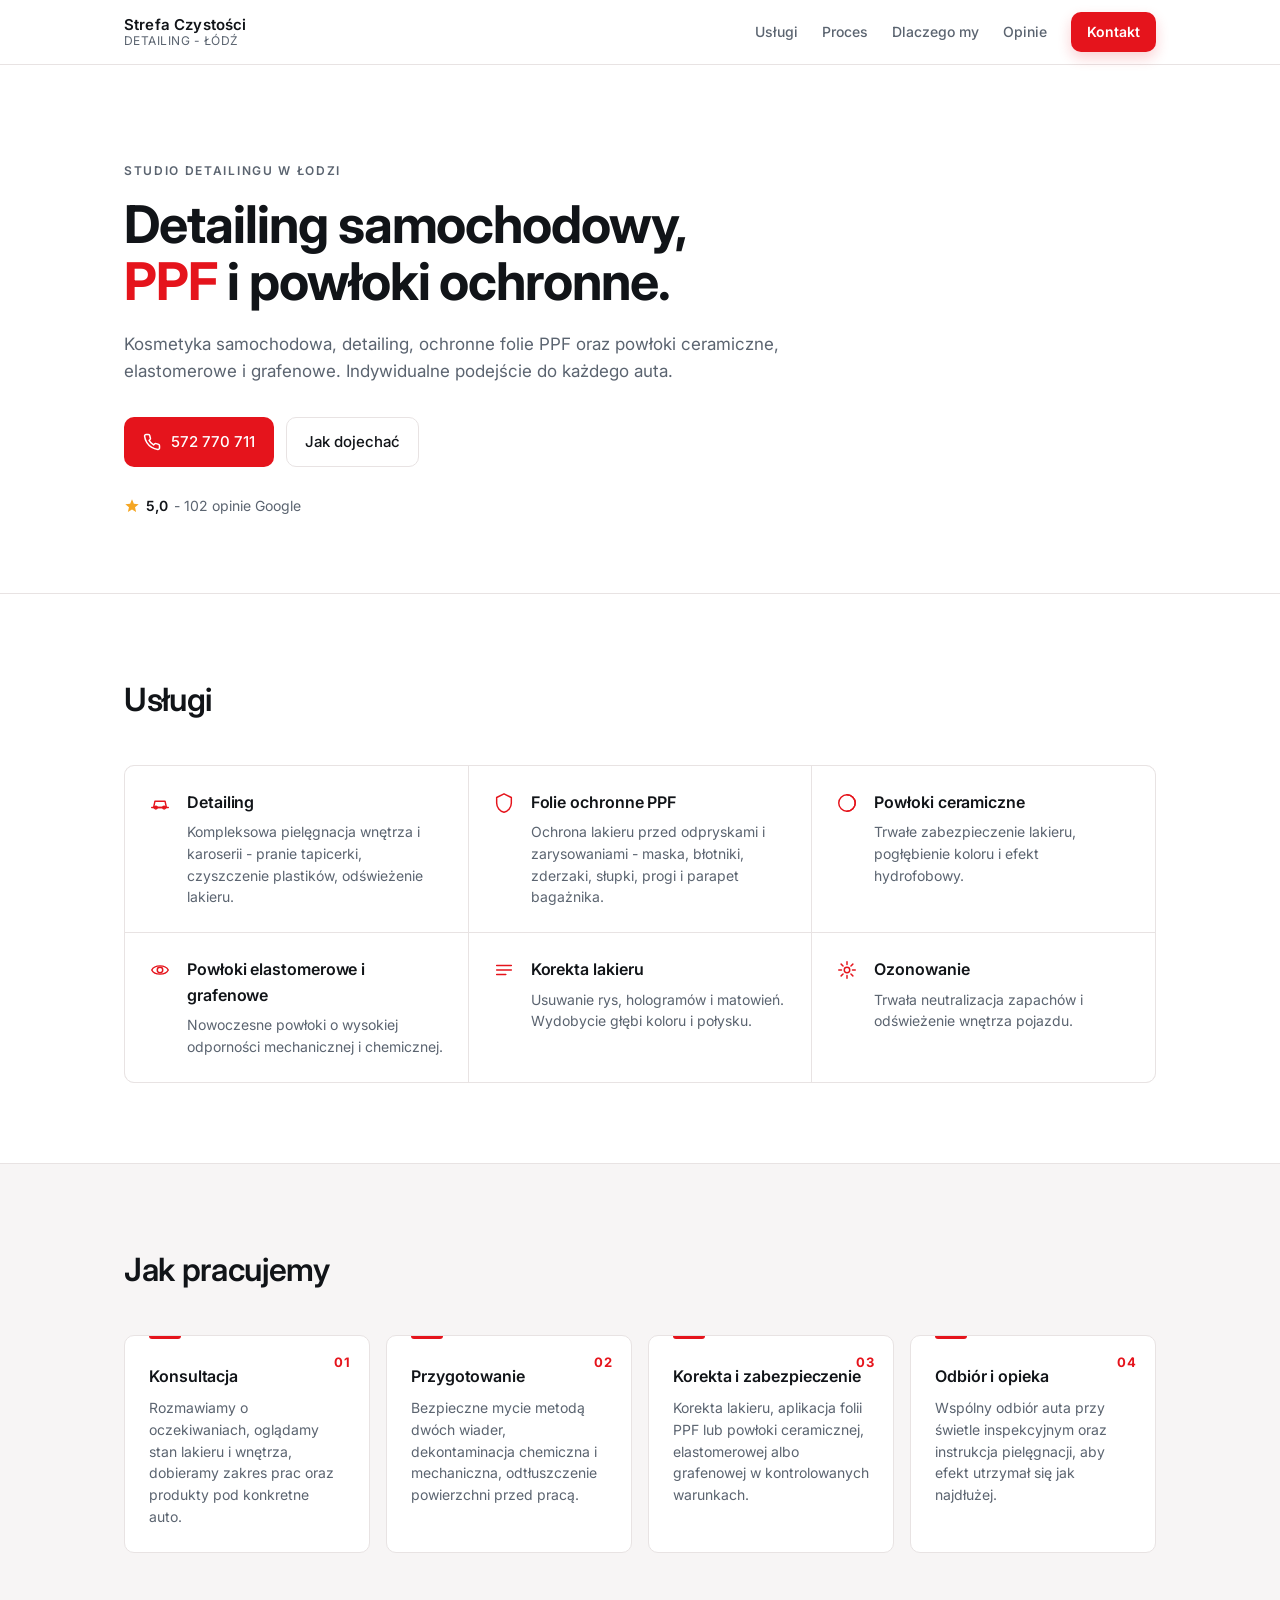
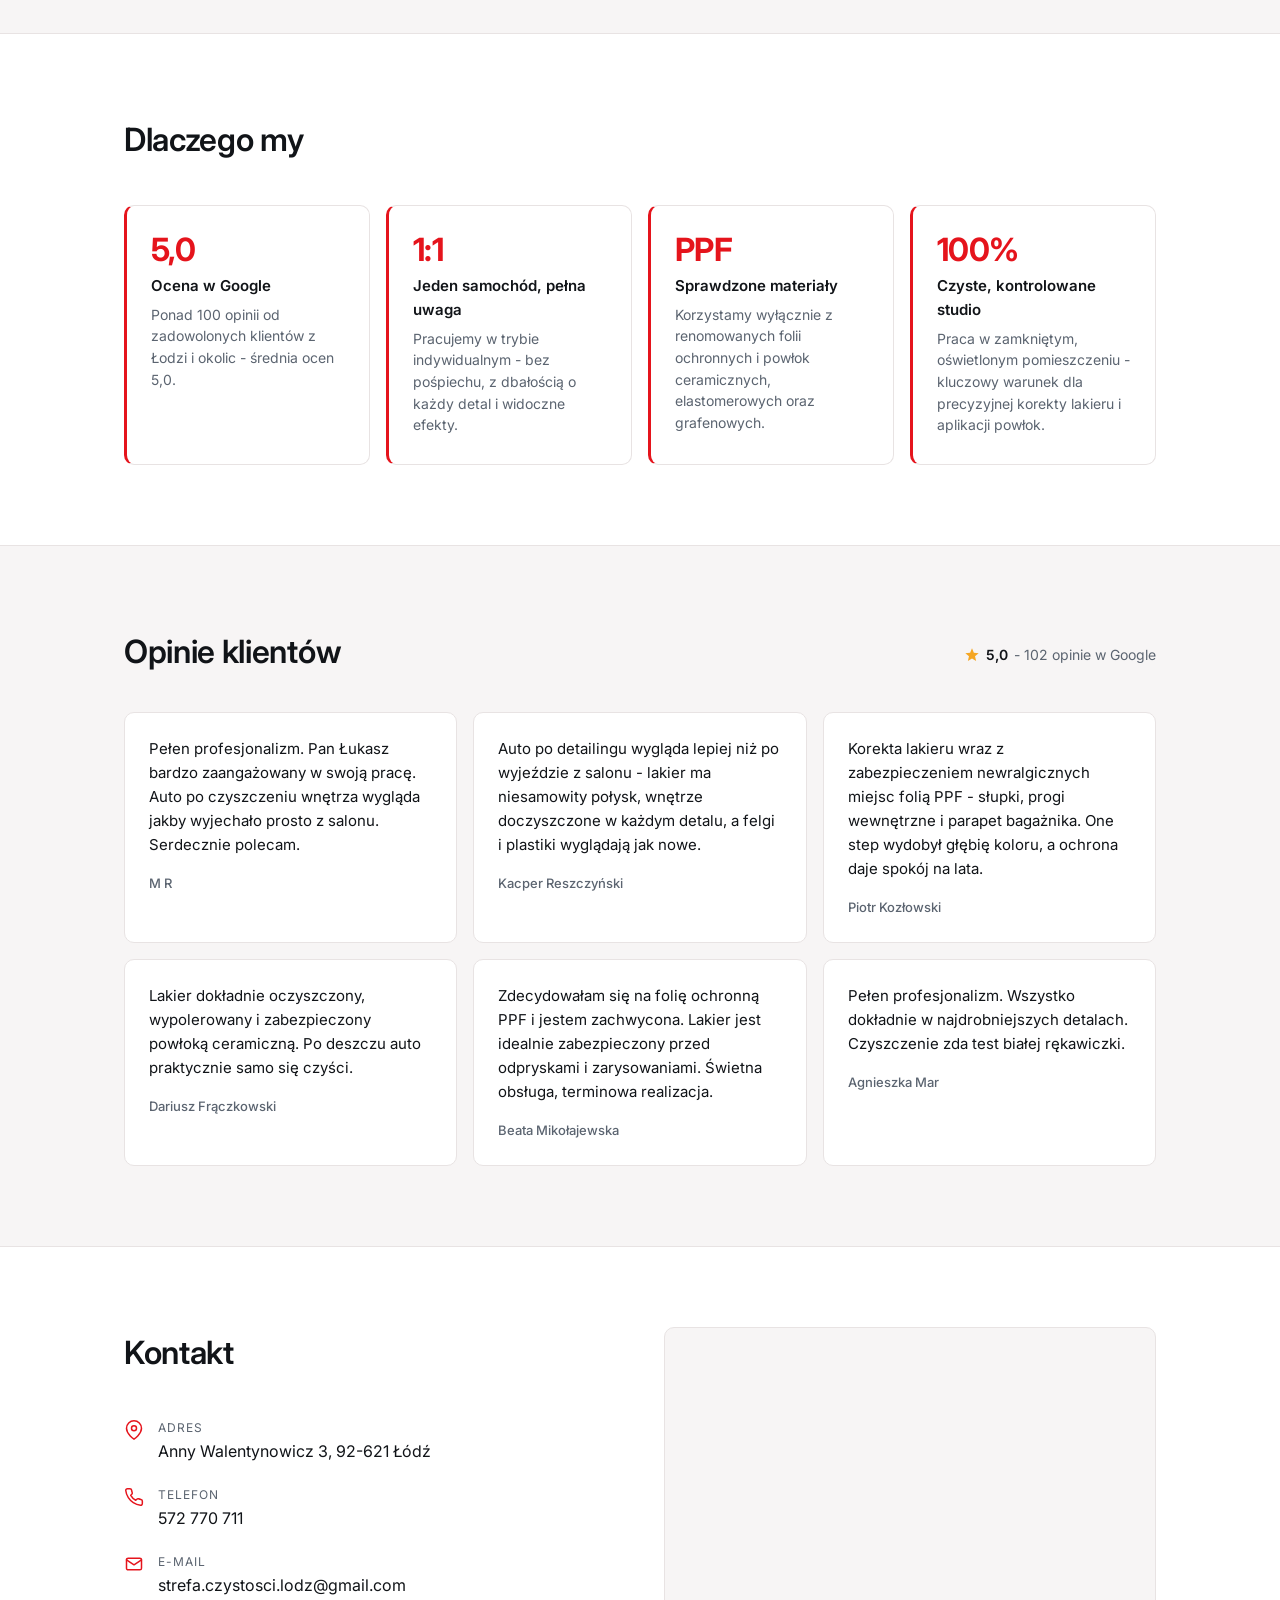
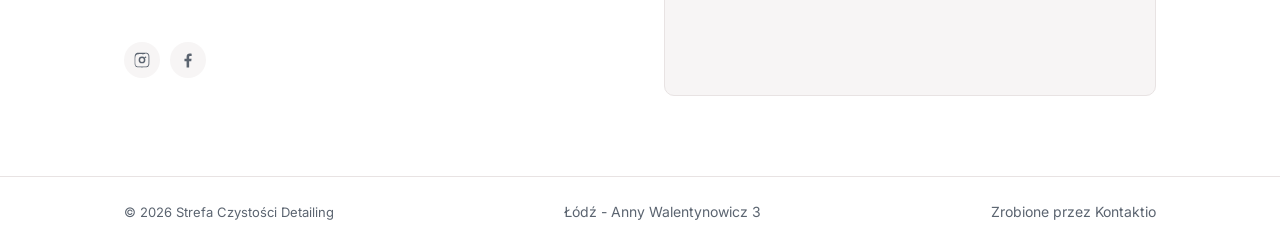
==== index.html @ 310086d6 "Move social media icons from footer to Kontakt section Agent-Logs-Url: https://github.com/kontaktio-" ====
<!DOCTYPE html>
<html lang="pl">
<head>
  <meta charset="UTF-8" />
  <meta name="viewport" content="width=device-width, initial-scale=1.0" />
  <title>Strefa Czystości Detailing - Łódź</title>
  <meta name="description" content="Strefa Czystości Detailing w Łodzi - kosmetyka samochodowa, detailing, folie ochronne PPF, powłoki ceramiczne, elastomerowe i grafenowe." />
  <meta name="theme-color" content="#0f1115" />
  <link rel="preconnect" href="https://fonts.googleapis.com" />
  <link rel="preconnect" href="https://fonts.gstatic.com" crossorigin />
  <link href="https://fonts.googleapis.com/css2?family=Inter:wght@300;400;500;600;700&display=swap" rel="stylesheet" />
  <link rel="stylesheet" href="styles.css" />
  <link rel="icon" href="data:image/svg+xml;utf8,<svg xmlns='http://www.w3.org/2000/svg' viewBox='0 0 64 64'><rect width='64' height='64' rx='12' fill='%230f1115'/><path d='M20 40c0-9 6-14 12-14s12 5 12 14' fill='none' stroke='%23e6e6e6' stroke-width='3' stroke-linecap='round'/><circle cx='26' cy='44' r='3' fill='%23e6e6e6'/><circle cx='38' cy='44' r='3' fill='%23e6e6e6'/><path d='M22 28l3-6h14l3 6' fill='none' stroke='%23e6e6e6' stroke-width='3' stroke-linecap='round' stroke-linejoin='round'/></svg>" />
  <script type="application/ld+json">
  {
    "@context": "https://schema.org",
    "@type": "AutoDetailing",
    "name": "Strefa Czystości Detailing",
    "description": "Kosmetyka samochodowa, detailing, ochronne folie PPF, powłoki ceramiczne, elastomerowe i grafenowe.",
    "address": {
      "@type": "PostalAddress",
      "streetAddress": "Anny Walentynowicz 3",
      "addressLocality": "Łódź",
      "postalCode": "92-621",
      "addressCountry": "PL"
    },
    "telephone": "+48572770711",
    "email": "strefa.czystosci.lodz@gmail.com",
    "areaServed": "Łódź",
    "aggregateRating": {
      "@type": "AggregateRating",
      "ratingValue": "5.0",
      "reviewCount": "102"
    }
  }
  </script>
</head>
<body>

<a class="skip-link" href="#top">Przejdź do treści</a>

<header class="nav">
  <div class="container nav-inner">
    <a href="#top" class="brand" aria-label="Strefa Czystości Detailing">
      <span class="brand-text">
        <strong>Strefa Czystości</strong>
        <em>Detailing - Łódź</em>
      </span>
    </a>
    <button class="nav-toggle" type="button" aria-label="Menu" aria-expanded="false" aria-controls="primary-nav">
      <span></span><span></span><span></span>
    </button>
    <nav id="primary-nav" class="main-nav" aria-label="Nawigacja">
      <a href="#services">Usługi</a>
      <a href="#process">Proces</a>
      <a href="#why">Dlaczego my</a>
      <a href="#reviews">Opinie</a>
      <a href="#contact" class="btn-nav">Kontakt</a>
    </nav>
  </div>
</header>

<main id="top">

  <section class="hero">
    <div class="container">
      <p class="eyebrow">Studio detailingu w Łodzi</p>
      <h1>Detailing samochodowy, <em>PPF</em> i powłoki ochronne.</h1>
      <p class="lead">
        Kosmetyka samochodowa, detailing, ochronne folie PPF oraz powłoki
        ceramiczne, elastomerowe i grafenowe. Indywidualne podejście do każdego auta.
      </p>
      <div class="hero-actions">
        <a class="btn btn-primary" href="tel:+48572770711">
          <svg viewBox="0 0 24 24" width="18" height="18" fill="none" stroke="currentColor" stroke-width="2" stroke-linecap="round" stroke-linejoin="round" aria-hidden="true"><path d="M22 16.92v3a2 2 0 0 1-2.18 2 19.79 19.79 0 0 1-8.63-3.07 19.5 19.5 0 0 1-6-6 19.79 19.79 0 0 1-3.07-8.67A2 2 0 0 1 4.11 2h3a2 2 0 0 1 2 1.72c.13.96.37 1.9.72 2.81a2 2 0 0 1-.45 2.11L8.09 9.91a16 16 0 0 0 6 6l1.27-1.27a2 2 0 0 1 2.11-.45c.91.35 1.85.59 2.81.72A2 2 0 0 1 22 16.92z"/></svg>
          572 770 711
        </a>
        <a class="btn btn-ghost" href="#contact">Jak dojechać</a>
      </div>
      <div class="hero-meta">
        <span class="rating" aria-label="Ocena 5,0 na 5 z 102 opinii w Google">
          <svg viewBox="0 0 24 24" width="16" height="16" fill="currentColor" aria-hidden="true"><path d="M12 17.27 18.18 21l-1.64-7.03L22 9.24l-7.19-.62L12 2 9.19 8.62 2 9.24l5.46 4.73L5.82 21z"/></svg>
          <strong>5,0</strong>
          <span>- 102 opinie Google</span>
        </span>
      </div>
    </div>
  </section>

  <section id="services" class="section">
    <div class="container">
      <h2>Usługi</h2>
      <ul class="services">
        <li>
          <svg viewBox="0 0 24 24" width="22" height="22" fill="none" stroke="currentColor" stroke-width="1.6" stroke-linecap="round" stroke-linejoin="round" aria-hidden="true"><path d="M5 17h14l-1.5-7H6.5L5 17z"/><path d="M3 17h18"/><circle cx="7.5" cy="17" r="1.5"/><circle cx="16.5" cy="17" r="1.5"/></svg>
          <div>
            <h3>Detailing</h3>
            <p>Kompleksowa pielęgnacja wnętrza i karoserii - pranie tapicerki, czyszczenie plastików, odświeżenie lakieru.</p>
          </div>
        </li>
        <li>
          <svg viewBox="0 0 24 24" width="22" height="22" fill="none" stroke="currentColor" stroke-width="1.6" stroke-linecap="round" stroke-linejoin="round" aria-hidden="true"><path d="M12 2 4 6v6c0 5 3.5 9 8 10 4.5-1 8-5 8-10V6l-8-4z"/></svg>
          <div>
            <h3>Folie ochronne PPF</h3>
            <p>Ochrona lakieru przed odpryskami i zarysowaniami - maska, błotniki, zderzaki, słupki, progi i parapet bagażnika.</p>
          </div>
        </li>
        <li>
          <svg viewBox="0 0 24 24" width="22" height="22" fill="none" stroke="currentColor" stroke-width="1.6" stroke-linecap="round" stroke-linejoin="round" aria-hidden="true"><circle cx="12" cy="12" r="9"/><path d="M12 3a9 9 0 0 1 0 18"/></svg>
          <div>
            <h3>Powłoki ceramiczne</h3>
            <p>Trwałe zabezpieczenie lakieru, pogłębienie koloru i efekt hydrofobowy.</p>
          </div>
        </li>
        <li>
          <svg viewBox="0 0 24 24" width="22" height="22" fill="none" stroke="currentColor" stroke-width="1.6" stroke-linecap="round" stroke-linejoin="round" aria-hidden="true"><path d="M3 12c3-6 15-6 18 0-3 6-15 6-18 0z"/><circle cx="12" cy="12" r="3"/></svg>
          <div>
            <h3>Powłoki elastomerowe i grafenowe</h3>
            <p>Nowoczesne powłoki o wysokiej odporności mechanicznej i chemicznej.</p>
          </div>
        </li>
        <li>
          <svg viewBox="0 0 24 24" width="22" height="22" fill="none" stroke="currentColor" stroke-width="1.6" stroke-linecap="round" stroke-linejoin="round" aria-hidden="true"><path d="M4 7h16M4 12h16M4 17h10"/></svg>
          <div>
            <h3>Korekta lakieru</h3>
            <p>Usuwanie rys, hologramów i matowień. Wydobycie głębi koloru i połysku.</p>
          </div>
        </li>
        <li>
          <svg viewBox="0 0 24 24" width="22" height="22" fill="none" stroke="currentColor" stroke-width="1.6" stroke-linecap="round" stroke-linejoin="round" aria-hidden="true"><path d="M12 3v3M12 18v3M3 12h3M18 12h3M5.6 5.6l2.1 2.1M16.3 16.3l2.1 2.1M5.6 18.4l2.1-2.1M16.3 7.7l2.1-2.1"/><circle cx="12" cy="12" r="3"/></svg>
          <div>
            <h3>Ozonowanie</h3>
            <p>Trwała neutralizacja zapachów i odświeżenie wnętrza pojazdu.</p>
          </div>
        </li>
      </ul>
    </div>
  </section>

  <section id="process" class="section section-alt">
    <div class="container">
      <h2>Jak pracujemy</h2>
      <ol class="process">
        <li>
          <h3>Konsultacja</h3>
          <p>Rozmawiamy o oczekiwaniach, oglądamy stan lakieru i wnętrza, dobieramy zakres prac oraz produkty pod konkretne auto.</p>
        </li>
        <li>
          <h3>Przygotowanie</h3>
          <p>Bezpieczne mycie metodą dwóch wiader, dekontaminacja chemiczna i mechaniczna, odtłuszczenie powierzchni przed pracą.</p>
        </li>
        <li>
          <h3>Korekta i zabezpieczenie</h3>
          <p>Korekta lakieru, aplikacja folii PPF lub powłoki ceramicznej, elastomerowej albo grafenowej w kontrolowanych warunkach.</p>
        </li>
        <li>
          <h3>Odbiór i opieka</h3>
          <p>Wspólny odbiór auta przy świetle inspekcyjnym oraz instrukcja pielęgnacji, aby efekt utrzymał się jak najdłużej.</p>
        </li>
      </ol>
    </div>
  </section>

  <section id="why" class="section">
    <div class="container">
      <h2>Dlaczego my</h2>
      <ul class="why">
        <li>
          <span class="stat">5,0</span>
          <h3>Ocena w Google</h3>
          <p>Ponad 100 opinii od zadowolonych klientów z Łodzi i okolic - średnia ocen 5,0.</p>
        </li>
        <li>
          <span class="stat">1:1</span>
          <h3>Jeden samochód, pełna uwaga</h3>
          <p>Pracujemy w trybie indywidualnym - bez pośpiechu, z dbałością o każdy detal i widoczne efekty.</p>
        </li>
        <li>
          <span class="stat">PPF</span>
          <h3>Sprawdzone materiały</h3>
          <p>Korzystamy wyłącznie z renomowanych folii ochronnych i powłok ceramicznych, elastomerowych oraz grafenowych.</p>
        </li>
        <li>
          <span class="stat">100%</span>
          <h3>Czyste, kontrolowane studio</h3>
          <p>Praca w zamkniętym, oświetlonym pomieszczeniu - kluczowy warunek dla precyzyjnej korekty lakieru i aplikacji powłok.</p>
        </li>
      </ul>
    </div>
  </section>

  <section id="reviews" class="section section-alt">
    <div class="container">
      <div class="reviews-head">
        <h2>Opinie klientów</h2>
        <p class="rating-line">
          <svg viewBox="0 0 24 24" width="16" height="16" fill="currentColor" aria-hidden="true"><path d="M12 17.27 18.18 21l-1.64-7.03L22 9.24l-7.19-.62L12 2 9.19 8.62 2 9.24l5.46 4.73L5.82 21z"/></svg>
          <strong>5,0</strong> - 102 opinie w Google
        </p>
      </div>
      <div class="reviews">
        <figure class="review">
          <blockquote>Pełen profesjonalizm. Pan Łukasz bardzo zaangażowany w swoją pracę. Auto po czyszczeniu wnętrza wygląda jakby wyjechało prosto z salonu. Serdecznie polecam.</blockquote>
          <figcaption>M R</figcaption>
        </figure>
        <figure class="review">
          <blockquote>Auto po detailingu wygląda lepiej niż po wyjeździe z salonu - lakier ma niesamowity połysk, wnętrze doczyszczone w każdym detalu, a felgi i plastiki wyglądają jak nowe.</blockquote>
          <figcaption>Kacper Reszczyński</figcaption>
        </figure>
        <figure class="review">
          <blockquote>Korekta lakieru wraz z zabezpieczeniem newralgicznych miejsc folią PPF - słupki, progi wewnętrzne i parapet bagażnika. One step wydobył głębię koloru, a ochrona daje spokój na lata.</blockquote>
          <figcaption>Piotr Kozłowski</figcaption>
        </figure>
        <figure class="review">
          <blockquote>Lakier dokładnie oczyszczony, wypolerowany i zabezpieczony powłoką ceramiczną. Po deszczu auto praktycznie samo się czyści.</blockquote>
          <figcaption>Dariusz Frączkowski</figcaption>
        </figure>
        <figure class="review">
          <blockquote>Zdecydowałam się na folię ochronną PPF i jestem zachwycona. Lakier jest idealnie zabezpieczony przed odpryskami i zarysowaniami. Świetna obsługa, terminowa realizacja.</blockquote>
          <figcaption>Beata Mikołajewska</figcaption>
        </figure>
        <figure class="review">
          <blockquote>Pełen profesjonalizm. Wszystko dokładnie w najdrobniejszych detalach. Czyszczenie zda test białej rękawiczki.</blockquote>
          <figcaption>Agnieszka Mar</figcaption>
        </figure>
      </div>
    </div>
  </section>

  <section id="contact" class="section">
    <div class="container contact-grid">
      <div>
        <h2>Kontakt</h2>
        <ul class="contact-list">
          <li>
            <svg viewBox="0 0 24 24" width="20" height="20" fill="none" stroke="currentColor" stroke-width="1.8" stroke-linecap="round" stroke-linejoin="round" aria-hidden="true"><path d="M21 10c0 7-9 13-9 13S3 17 3 10a9 9 0 1 1 18 0z"/><circle cx="12" cy="10" r="3"/></svg>
            <div>
              <span class="label">Adres</span>
              <a href="https://www.google.com/maps/search/?api=1&amp;query=Anny+Walentynowicz+3,+92-621+%C5%81%C3%B3d%C5%BA" target="_blank" rel="noopener">Anny Walentynowicz 3, 92-621 Łódź</a>
            </div>
          </li>
          <li>
            <svg viewBox="0 0 24 24" width="20" height="20" fill="none" stroke="currentColor" stroke-width="1.8" stroke-linecap="round" stroke-linejoin="round" aria-hidden="true"><path d="M22 16.92v3a2 2 0 0 1-2.18 2 19.79 19.79 0 0 1-8.63-3.07 19.5 19.5 0 0 1-6-6 19.79 19.79 0 0 1-3.07-8.67A2 2 0 0 1 4.11 2h3a2 2 0 0 1 2 1.72c.13.96.37 1.9.72 2.81a2 2 0 0 1-.45 2.11L8.09 9.91a16 16 0 0 0 6 6l1.27-1.27a2 2 0 0 1 2.11-.45c.91.35 1.85.59 2.81.72A2 2 0 0 1 22 16.92z"/></svg>
            <div>
              <span class="label">Telefon</span>
              <a href="tel:+48572770711">572 770 711</a>
            </div>
          </li>
          <li>
            <svg viewBox="0 0 24 24" width="20" height="20" fill="none" stroke="currentColor" stroke-width="1.8" stroke-linecap="round" stroke-linejoin="round" aria-hidden="true"><rect x="3" y="5" width="18" height="14" rx="2"/><path d="m3 7 9 6 9-6"/></svg>
            <div>
              <span class="label">E-mail</span>
              <a href="mailto:strefa.czystosci.lodz@gmail.com">strefa.czystosci.lodz@gmail.com</a>
            </div>
          </li>
        </ul>
        <ul class="socials contact-socials" aria-label="Media społecznościowe">
          <li>
            <a href="https://www.instagram.com/strefaczystosci" target="_blank" rel="noopener noreferrer" aria-label="Instagram">
              <svg class="social-icon" viewBox="0 0 24 24" aria-hidden="true" focusable="false">
                <path fill="currentColor" d="M12 2.2c3.2 0 3.6 0 4.85.07 1.17.05 1.8.25 2.23.42.56.22.96.48 1.38.9.42.42.68.82.9 1.38.17.42.37 1.06.42 2.23.06 1.27.07 1.65.07 4.85s0 3.58-.07 4.85c-.05 1.17-.25 1.8-.42 2.23-.22.56-.48.96-.9 1.38-.42.42-.82.68-1.38.9-.43.17-1.06.37-2.23.42-1.27.06-1.65.07-4.85.07s-3.58 0-4.85-.07c-1.17-.05-1.8-.25-2.23-.42a3.7 3.7 0 0 1-1.38-.9 3.7 3.7 0 0 1-.9-1.38c-.17-.43-.37-1.06-.42-2.23C2.21 15.58 2.2 15.2 2.2 12s0-3.58.07-4.85c.05-1.17.25-1.8.42-2.23.22-.56.48-.96.9-1.38.42-.42.82-.68 1.38-.9.42-.17 1.06-.37 2.23-.42C8.42 2.21 8.8 2.2 12 2.2zm0 1.95c-3.15 0-3.5 0-4.74.07-.95.04-1.47.21-1.81.34-.46.18-.78.39-1.12.73-.34.34-.55.66-.73 1.12-.13.34-.3.86-.34 1.81C3.05 8.5 3.05 8.85 3.05 12s0 3.5.07 4.74c.04.95.21 1.47.34 1.81.18.46.39.78.73 1.12.34.34.66.55 1.12.73.34.13.86.3 1.81.34 1.24.07 1.59.07 4.74.07s3.5 0 4.74-.07c.95-.04 1.47-.21 1.81-.34.46-.18.78-.39 1.12-.73.34-.34.55-.66.73-1.12.13-.34.3-.86.34-1.81.07-1.24.07-1.59.07-4.74s0-3.5-.07-4.74c-.04-.95-.21-1.47-.34-1.81a3 3 0 0 0-.73-1.12 3 3 0 0 0-1.12-.73c-.34-.13-.86-.3-1.81-.34C15.5 4.2 15.15 4.2 12 4.2zm0 3.3a4.5 4.5 0 1 1 0 9 4.5 4.5 0 0 1 0-9zm0 1.95a2.55 2.55 0 1 0 0 5.1 2.55 2.55 0 0 0 0-5.1zm4.7-2.1a1.05 1.05 0 1 1 0 2.1 1.05 1.05 0 0 1 0-2.1z"/>
              </svg>
            </a>
          </li>
          <li>
            <a href="https://www.facebook.com/Strefaczystoscidetailing/" target="_blank" rel="noopener noreferrer" aria-label="Facebook">
              <svg class="social-icon" viewBox="0 0 24 24" aria-hidden="true" focusable="false">
                <path fill="currentColor" d="M13.5 21.95v-8.43h2.83l.42-3.29H13.5V8.13c0-.95.27-1.6 1.63-1.6h1.74V3.59c-.3-.04-1.33-.13-2.53-.13-2.5 0-4.22 1.53-4.22 4.34v2.42H7.28v3.29h2.84v8.43h3.38z"/>
              </svg>
            </a>
          </li>
        </ul>
      </div>
      <div class="map">
        <iframe
          title="Mapa - Anny Walentynowicz 3, Łódź"
          src="https://www.google.com/maps?q=Anny+Walentynowicz+3,+92-621+%C5%81%C3%B3d%C5%BA&output=embed"
          loading="lazy"
          referrerpolicy="no-referrer-when-downgrade"
          allowfullscreen></iframe>
      </div>
    </div>
  </section>

</main>

<footer class="footer">
  <div class="container footer-inner">
    <span>© <span id="year">2026</span> Strefa Czystości Detailing</span>
    <span class="muted">Łódź - Anny Walentynowicz 3</span>
    <span class="muted">Zrobione przez <a href="https://kontaktio.pl" target="_blank" rel="noopener noreferrer">Kontaktio</a></span>
  </div>
</footer>

<script>
(function () {
  'use strict';

  function initNav() {
    var btn = document.querySelector('.nav-toggle');
    var nav = document.querySelector('.main-nav');
    if (!btn || !nav) return;

    var backdrop = document.createElement('div');
    backdrop.className = 'nav-backdrop';
    backdrop.setAttribute('aria-hidden', 'true');
    document.body.appendChild(backdrop);

    function setOpen(open) {
      nav.classList.toggle('open', open);
      backdrop.classList.toggle('show', open);
      btn.setAttribute('aria-expanded', open ? 'true' : 'false');
      document.body.classList.toggle('nav-open', open);
    }

    btn.addEventListener('click', function () {
      setOpen(!nav.classList.contains('open'));
    });
    backdrop.addEventListener('click', function () { setOpen(false); });
    nav.querySelectorAll('a').forEach(function (a) {
      a.addEventListener('click', function () {
        if (nav.classList.contains('open')) setOpen(false);
      });
    });
    document.addEventListener('keydown', function (e) {
      if (e.key === 'Escape' && nav.classList.contains('open')) setOpen(false);
    });
    window.addEventListener('resize', function () {
      if (window.innerWidth > 860 && nav.classList.contains('open')) setOpen(false);
    });
  }

  function initHeaderScroll() {
    var header = document.querySelector('.nav');
    if (!header) return;
    var ticking = false;
    function update() {
      if (window.scrollY > 12) header.classList.add('scrolled');
      else header.classList.remove('scrolled');
      ticking = false;
    }
    window.addEventListener('scroll', function () {
      if (!ticking) { window.requestAnimationFrame(update); ticking = true; }
    }, { passive: true });
    update();
  }

  function initYear() {
    var el = document.getElementById('year');
    if (el) el.textContent = new Date().getFullYear();
  }

  if (document.readyState === 'loading') {
    document.addEventListener('DOMContentLoaded', function () {
      initNav();
      initHeaderScroll();
      initYear();
    });
  } else {
    initNav();
    initHeaderScroll();
    initYear();
  }
})();
</script>

</body>
</html>
---- styles.css ----
:root {
  --bg: #ffffff;
  --bg-alt: #f7f5f5;
  --fg: #111418;
  --fg-muted: #5b6470;
  --line: #e8e3e3;
  --line-strong: #d6d0d0;
  --red: #e5141c;
  --red-dark: #900e13;
  --red-soft: rgba(229, 20, 28, 0.08);
  --accent: #e5141c;
  --accent-fg: #ffffff;
  --radius: 10px;
  --maxw: 1080px;
  --ease-out: cubic-bezier(0.22, 1, 0.36, 1);
  --nav-h: 64px;
  --nav-h-mobile: 60px;
}

* { box-sizing: border-box; }

html { scroll-behavior: smooth; }

body {
  margin: 0;
  font-family: 'Inter', system-ui, -apple-system, Segoe UI, Roboto, sans-serif;
  font-weight: 400;
  font-size: 16px;
  line-height: 1.6;
  color: var(--fg);
  background: var(--bg);
  -webkit-font-smoothing: antialiased;
  -moz-osx-font-smoothing: grayscale;
}

img, svg { display: block; max-width: 100%; }

a { color: inherit; text-decoration: none; }
a:hover { color: var(--fg); }

.container {
  width: 100%;
  max-width: var(--maxw);
  margin: 0 auto;
  padding: 0 24px;
}
@media (max-width: 640px) {
  .container { padding: 0 18px; }
}
@media (max-width: 380px) {
  .container { padding: 0 14px; }
}

.skip-link {
  position: absolute;
  left: -9999px;
  top: 0;
  background: var(--red);
  color: #fff;
  padding: 10px 14px;
  border-radius: 0 0 var(--radius) 0;
  font-size: 14px;
  font-weight: 600;
  z-index: 200;
}
.skip-link:focus { left: 0; outline: none; }

.nav {
  position: sticky;
  top: 0;
  z-index: 100;
  background: rgba(255, 255, 255, 0.92);
  backdrop-filter: saturate(180%) blur(8px);
  -webkit-backdrop-filter: saturate(180%) blur(8px);
  border-bottom: 1px solid var(--line);
  transition: box-shadow 0.3s var(--ease-out), border-color 0.3s var(--ease-out), background 0.3s var(--ease-out);
}
.nav.scrolled {
  border-bottom-color: var(--line-strong);
  box-shadow: 0 8px 24px rgba(17, 20, 24, 0.06);
}
.nav-inner {
  display: flex;
  align-items: center;
  justify-content: space-between;
  gap: 16px;
  min-height: var(--nav-h);
}

.brand {
  display: inline-flex;
  align-items: center;
  gap: 12px;
  color: var(--fg);
}
.brand-text { display: flex; flex-direction: column; line-height: 1.15; }
.brand-text strong { font-weight: 600; font-size: 15px; letter-spacing: 0.01em; }
.brand-text em {
  font-style: normal;
  font-size: 12px;
  color: var(--fg-muted);
  letter-spacing: 0.04em;
  text-transform: uppercase;
}

.main-nav {
  display: flex;
  gap: 24px;
  align-items: center;
}
.main-nav a {
  position: relative;
  font-size: 14px;
  color: var(--fg-muted);
  font-weight: 500;
  padding: 6px 0;
  transition: color 0.15s var(--ease-out);
}
.main-nav a:not(.btn-nav)::after {
  content: "";
  position: absolute;
  left: 0; right: 0; bottom: -2px;
  height: 2px;
  background: var(--red);
  transform: scaleX(0);
  transform-origin: center;
  transition: transform 0.25s var(--ease-out);
}
.main-nav a:not(.btn-nav):hover { color: var(--red); }
.main-nav a:not(.btn-nav):hover::after { transform: scaleX(1); }

.main-nav .btn-nav {
  background: var(--red);
  color: #fff;
  padding: 9px 16px;
  border-radius: var(--radius);
  font-weight: 600;
  font-size: 14px;
  box-shadow: 0 6px 14px rgba(229, 20, 28, 0.2);
  transition: background 0.15s var(--ease-out), box-shadow 0.2s var(--ease-out);
}
.main-nav .btn-nav::after { display: none; }
.main-nav .btn-nav:hover {
  background: var(--red-dark);
  color: #fff;
  box-shadow: 0 8px 18px rgba(229, 20, 28, 0.3);
}

.nav-toggle {
  display: none;
  background: rgba(17, 20, 24, 0.04);
  border: 1px solid var(--line);
  padding: 0;
  cursor: pointer;
  width: 42px;
  height: 42px;
  border-radius: 10px;
  flex-direction: column;
  align-items: center;
  justify-content: center;
  gap: 5px;
  transition: background 0.2s var(--ease-out), border-color 0.2s var(--ease-out);
}
.nav-toggle:hover { background: rgba(17, 20, 24, 0.08); border-color: var(--line-strong); }
.nav-toggle span {
  display: block;
  width: 22px;
  height: 2px;
  background: var(--fg);
  border-radius: 2px;
  transition: transform 0.3s var(--ease-out), opacity 0.2s var(--ease-out);
}
.nav-toggle[aria-expanded="true"] span:nth-child(1) { transform: translateY(7px) rotate(45deg); }
.nav-toggle[aria-expanded="true"] span:nth-child(2) { opacity: 0; }
.nav-toggle[aria-expanded="true"] span:nth-child(3) { transform: translateY(-7px) rotate(-45deg); }

.nav-backdrop {
  position: fixed;
  inset: var(--nav-h-mobile) 0 0 0;
  background: rgba(17, 20, 24, 0.45);
  opacity: 0;
  pointer-events: none;
  transition: opacity 0.3s var(--ease-out);
  z-index: 90;
}
.nav-backdrop.show { opacity: 1; pointer-events: auto; }

body.nav-open { overflow: hidden; }

@media (max-width: 860px) {
  .nav-inner { min-height: var(--nav-h-mobile); }
  .nav-toggle { display: inline-flex; }
  .main-nav {
    position: fixed;
    top: var(--nav-h-mobile);
    left: 0;
    right: 0;
    bottom: 0;
    height: calc(100vh - var(--nav-h-mobile));
    height: calc(100dvh - var(--nav-h-mobile));
    background: var(--bg);
    border-top: 1px solid var(--line);
    flex-direction: column;
    align-items: stretch;
    gap: 0;
    padding: 8px 24px calc(24px + env(safe-area-inset-bottom, 0px));
    transform: translateX(100%);
    transition: transform 0.4s var(--ease-out);
    overflow-y: auto;
    overscroll-behavior: contain;
    -webkit-overflow-scrolling: touch;
    z-index: 95;
  }
  .main-nav.open { transform: translateX(0); }
  .main-nav a {
    padding: 18px 4px;
    border-bottom: 1px solid var(--line);
    font-size: 16px;
    font-weight: 600;
    color: var(--fg);
  }
  .main-nav a::after { display: none; }
  .main-nav a:hover { color: var(--red); }
  .main-nav .btn-nav {
    text-align: center;
    margin-top: 16px;
    padding: 14px 18px;
    border-radius: var(--radius);
    border-bottom: 0;
    font-size: 15px;
  }
  .brand-text em { display: none; }
  .brand-text strong { font-size: 14px; }
}

@media (max-width: 480px) {
  .brand-text strong { font-size: 13px; }
}

.hero {
  padding: 96px 0 72px;
  border-bottom: 1px solid var(--line);
}
@media (max-width: 860px) {
  .hero { padding: 64px 0 56px; }
}
@media (max-width: 480px) {
  .hero { padding: 48px 0 40px; }
}
.eyebrow {
  margin: 0 0 16px;
  font-size: 12px;
  letter-spacing: 0.14em;
  text-transform: uppercase;
  color: var(--fg-muted);
  font-weight: 600;
}
h1 {
  margin: 0 0 20px;
  font-size: clamp(32px, 5vw, 52px);
  line-height: 1.1;
  letter-spacing: -0.02em;
  font-weight: 700;
  max-width: 18ch;
}
h1 em {
  font-style: normal;
  color: var(--red);
}
.lead {
  margin: 0 0 32px;
  max-width: 60ch;
  font-size: 17px;
  color: var(--fg-muted);
}
@media (max-width: 480px) {
  .lead { font-size: 15px; margin-bottom: 24px; }
}

.hero-actions {
  display: flex;
  flex-wrap: wrap;
  gap: 12px;
  margin-bottom: 28px;
}
@media (max-width: 480px) {
  .hero-actions { gap: 10px; }
  .hero-actions .btn { width: 100%; justify-content: center; }
}

.btn {
  display: inline-flex;
  align-items: center;
  gap: 10px;
  padding: 12px 18px;
  border-radius: var(--radius);
  font-size: 15px;
  font-weight: 500;
  border: 1px solid transparent;
  transition: background 0.15s ease, border-color 0.15s ease, color 0.15s ease;
}
.btn-primary {
  background: var(--red);
  color: var(--accent-fg);
}
.btn-primary:hover { background: var(--red-dark); color: #fff; }
.btn-ghost {
  background: transparent;
  color: var(--fg);
  border-color: var(--line);
}
.btn-ghost:hover { border-color: var(--red); color: var(--red); }

.hero-meta { color: var(--fg-muted); font-size: 14px; }
.rating, .rating-line {
  display: inline-flex;
  align-items: center;
  gap: 6px;
}
.rating svg, .rating-line svg { color: #f5a623; }
.rating strong, .rating-line strong { color: var(--fg); font-weight: 600; }

.section {
  padding: 80px 0;
  border-bottom: 1px solid var(--line);
}
@media (max-width: 860px) {
  .section { padding: 60px 0; }
}
@media (max-width: 480px) {
  .section { padding: 48px 0; }
}
.section-alt { background: var(--bg-alt); }
.section h2 {
  margin: 0 0 40px;
  font-size: clamp(24px, 3vw, 32px);
  letter-spacing: -0.01em;
  font-weight: 600;
}
@media (max-width: 480px) {
  .section h2 { margin-bottom: 28px; }
}

.services {
  list-style: none;
  margin: 0;
  padding: 0;
  display: grid;
  grid-template-columns: repeat(auto-fit, minmax(260px, 1fr));
  gap: 1px;
  background: var(--line);
  border: 1px solid var(--line);
  border-radius: var(--radius);
  overflow: hidden;
}
.services li {
  display: flex;
  gap: 16px;
  padding: 24px;
  background: var(--bg);
}
@media (max-width: 480px) {
  .services li { padding: 20px; }
}
.services svg { flex: none; color: var(--red); margin-top: 2px; }
.services h3 {
  margin: 0 0 6px;
  font-size: 16px;
  font-weight: 600;
  letter-spacing: -0.005em;
}
.services p {
  margin: 0;
  font-size: 14px;
  color: var(--fg-muted);
  line-height: 1.55;
}

.reviews-head {
  display: flex;
  align-items: baseline;
  justify-content: space-between;
  flex-wrap: wrap;
  gap: 12px;
  margin-bottom: 32px;
}
.reviews-head h2 { margin: 0; }
.rating-line { color: var(--fg-muted); font-size: 14px; }

.reviews {
  display: grid;
  grid-template-columns: repeat(auto-fit, minmax(280px, 1fr));
  gap: 16px;
}
.review {
  margin: 0;
  padding: 24px;
  background: var(--bg);
  border: 1px solid var(--line);
  border-radius: var(--radius);
}
@media (max-width: 480px) {
  .review { padding: 20px; }
}
.review blockquote {
  margin: 0 0 16px;
  font-size: 15px;
  line-height: 1.6;
  color: var(--fg);
}
.review figcaption {
  font-size: 13px;
  color: var(--fg-muted);
  font-weight: 500;
}

.contact-grid {
  display: grid;
  grid-template-columns: 1fr 1fr;
  gap: 48px;
  align-items: start;
}
@media (max-width: 760px) {
  .contact-grid { grid-template-columns: 1fr; gap: 32px; }
}

.contact-list {
  list-style: none;
  margin: 0 0 24px;
  padding: 0;
  display: flex;
  flex-direction: column;
  gap: 20px;
}
.contact-list li {
  display: flex;
  gap: 14px;
  align-items: flex-start;
}
.contact-list svg { color: var(--red); margin-top: 2px; flex: none; }
.contact-list .label {
  display: block;
  font-size: 12px;
  letter-spacing: 0.08em;
  text-transform: uppercase;
  color: var(--fg-muted);
  margin-bottom: 2px;
}
.contact-list a { font-size: 16px; color: var(--fg); overflow-wrap: anywhere; }
.contact-list a:hover { text-decoration: underline; }

@media (max-width: 480px) {
  .contact-list a { font-size: 15px; }
}

.muted { color: var(--fg-muted); font-size: 14px; }

.map {
  position: relative;
  border-radius: var(--radius);
  overflow: hidden;
  border: 1px solid var(--line);
  aspect-ratio: 4 / 3;
  background: var(--bg-alt);
}
.map iframe {
  width: 100%;
  height: 100%;
  border: 0;
  display: block;
}

.footer {
  padding: 24px 0;
  font-size: 13px;
  color: var(--fg-muted);
}
.footer-inner {
  display: flex;
  justify-content: space-between;
  flex-wrap: wrap;
  gap: 8px;
  align-items: center;
}

.socials {
  list-style: none;
  margin: 0;
  padding: 0;
  display: inline-flex;
  align-items: center;
  gap: 10px;
}
.socials a {
  display: inline-flex;
  align-items: center;
  justify-content: center;
  width: 36px;
  height: 36px;
  border-radius: 50%;
  color: var(--fg-muted);
  background: var(--bg-alt);
  transition: color .2s ease, background-color .2s ease, transform .2s ease;
}
.socials a:hover,
.socials a:focus-visible {
  color: #fff;
  background: var(--red);
  transform: translateY(-1px);
}
.social-icon {
  width: 18px;
  height: 18px;
  display: block;
}

.contact-socials {
  margin-top: 20px;
}

a:focus-visible, .btn:focus-visible, .nav-toggle:focus-visible, button:focus-visible {
  outline: 2px solid var(--red);
  outline-offset: 2px;
  border-radius: 4px;
}

.process {
  list-style: none;
  margin: 0;
  padding: 0;
  display: grid;
  grid-template-columns: repeat(auto-fit, minmax(220px, 1fr));
  gap: 16px;
  counter-reset: step;
}
.process li {
  position: relative;
  padding: 28px 24px 24px;
  background: var(--bg);
  border: 1px solid var(--line);
  border-radius: var(--radius);
  counter-increment: step;
}
@media (max-width: 480px) {
  .process li { padding: 24px 20px 20px; }
}
.process li::before {
  content: counter(step, decimal-leading-zero);
  position: absolute;
  top: 16px;
  right: 18px;
  font-size: 13px;
  font-weight: 700;
  letter-spacing: 0.08em;
  color: var(--red);
}
.process li::after {
  content: "";
  position: absolute;
  left: 24px;
  top: 0;
  width: 32px;
  height: 3px;
  background: var(--red);
  border-radius: 0 0 3px 3px;
}
.process h3 {
  margin: 0 0 8px;
  font-size: 16px;
  font-weight: 600;
  letter-spacing: -0.005em;
}
.process p {
  margin: 0;
  font-size: 14px;
  color: var(--fg-muted);
  line-height: 1.55;
}

.why {
  display: grid;
  grid-template-columns: repeat(auto-fit, minmax(220px, 1fr));
  gap: 16px;
  margin: 0;
  padding: 0;
  list-style: none;
}
.why li {
  padding: 28px 24px;
  background: var(--bg);
  border: 1px solid var(--line);
  border-left: 3px solid var(--red);
  border-radius: var(--radius);
}
@media (max-width: 480px) {
  .why li { padding: 24px 20px; }
  .why .stat { font-size: 28px; }
}
.why .stat {
  display: block;
  font-size: 32px;
  font-weight: 700;
  line-height: 1;
  letter-spacing: -0.02em;
  color: var(--red);
  margin-bottom: 8px;
}
.why h3 {
  margin: 0 0 6px;
  font-size: 15px;
  font-weight: 600;
}
.why p {
  margin: 0;
  font-size: 14px;
  color: var(--fg-muted);
  line-height: 1.55;
}
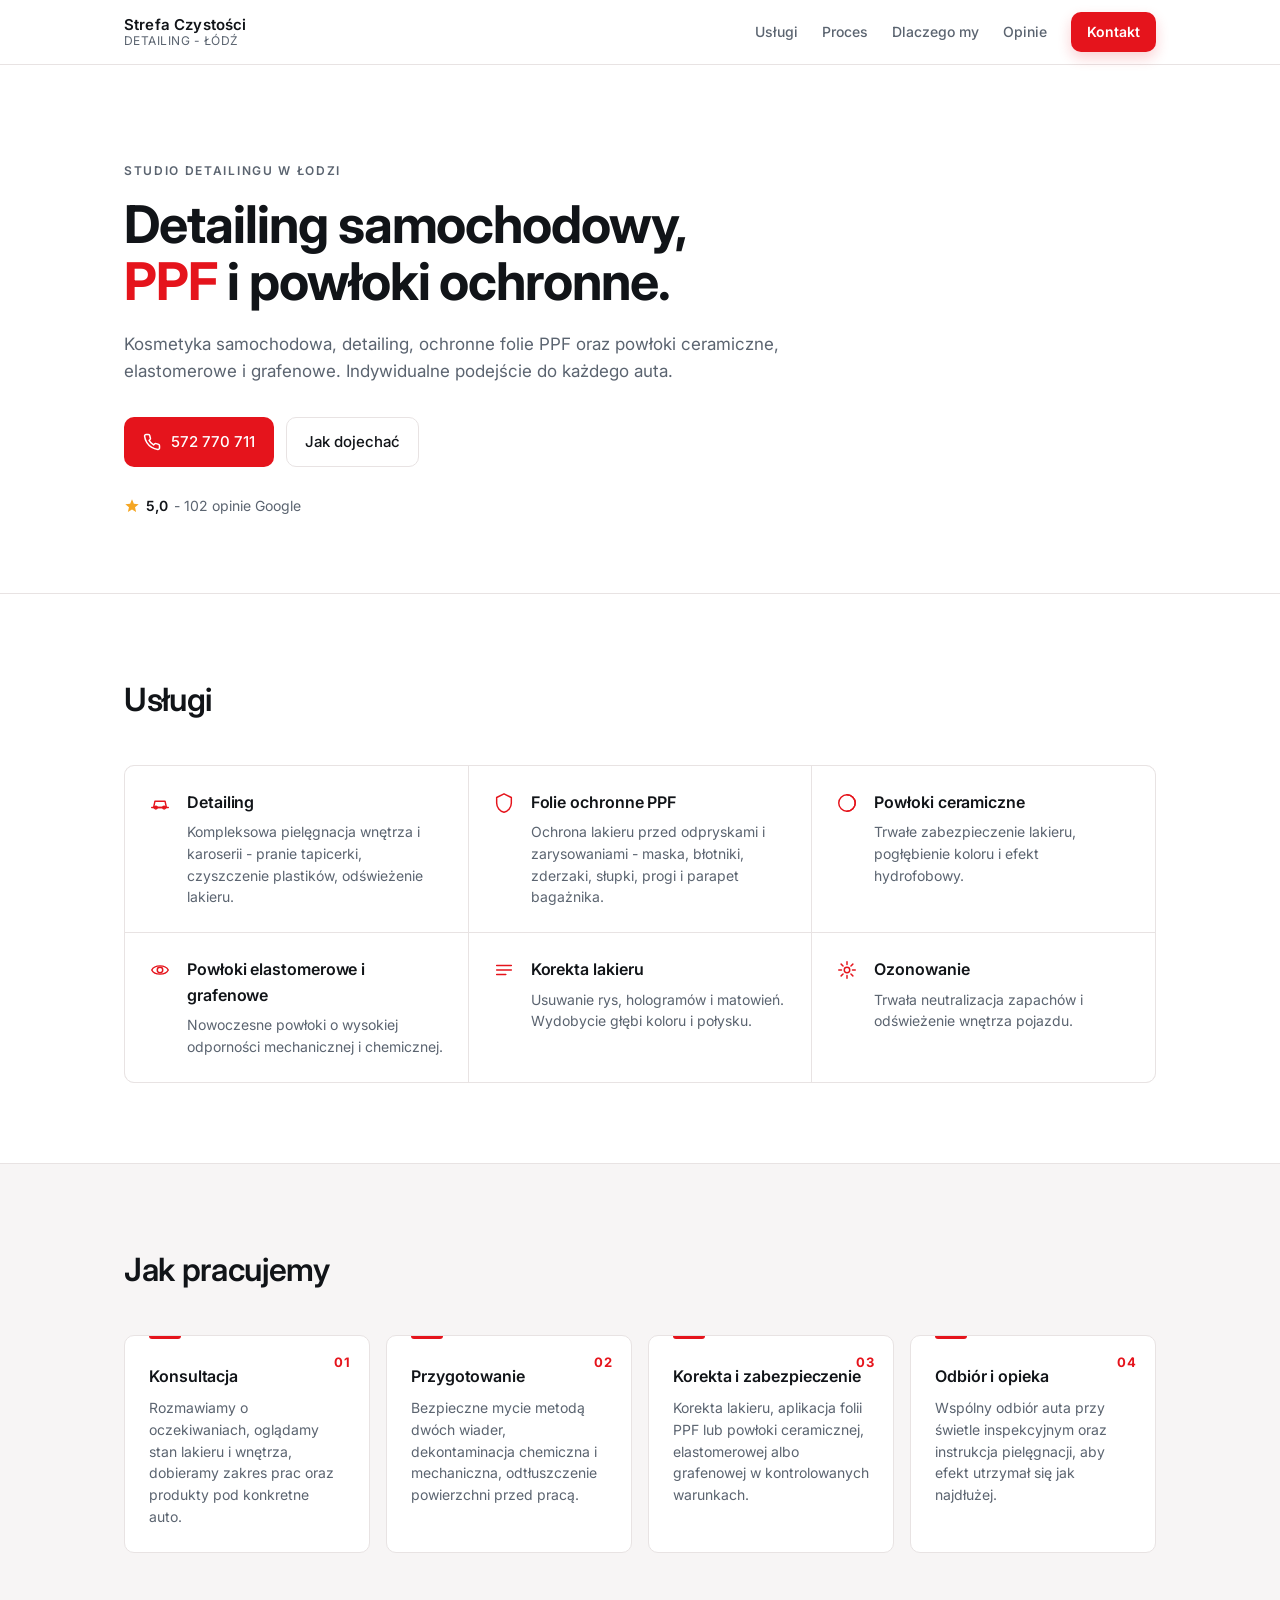
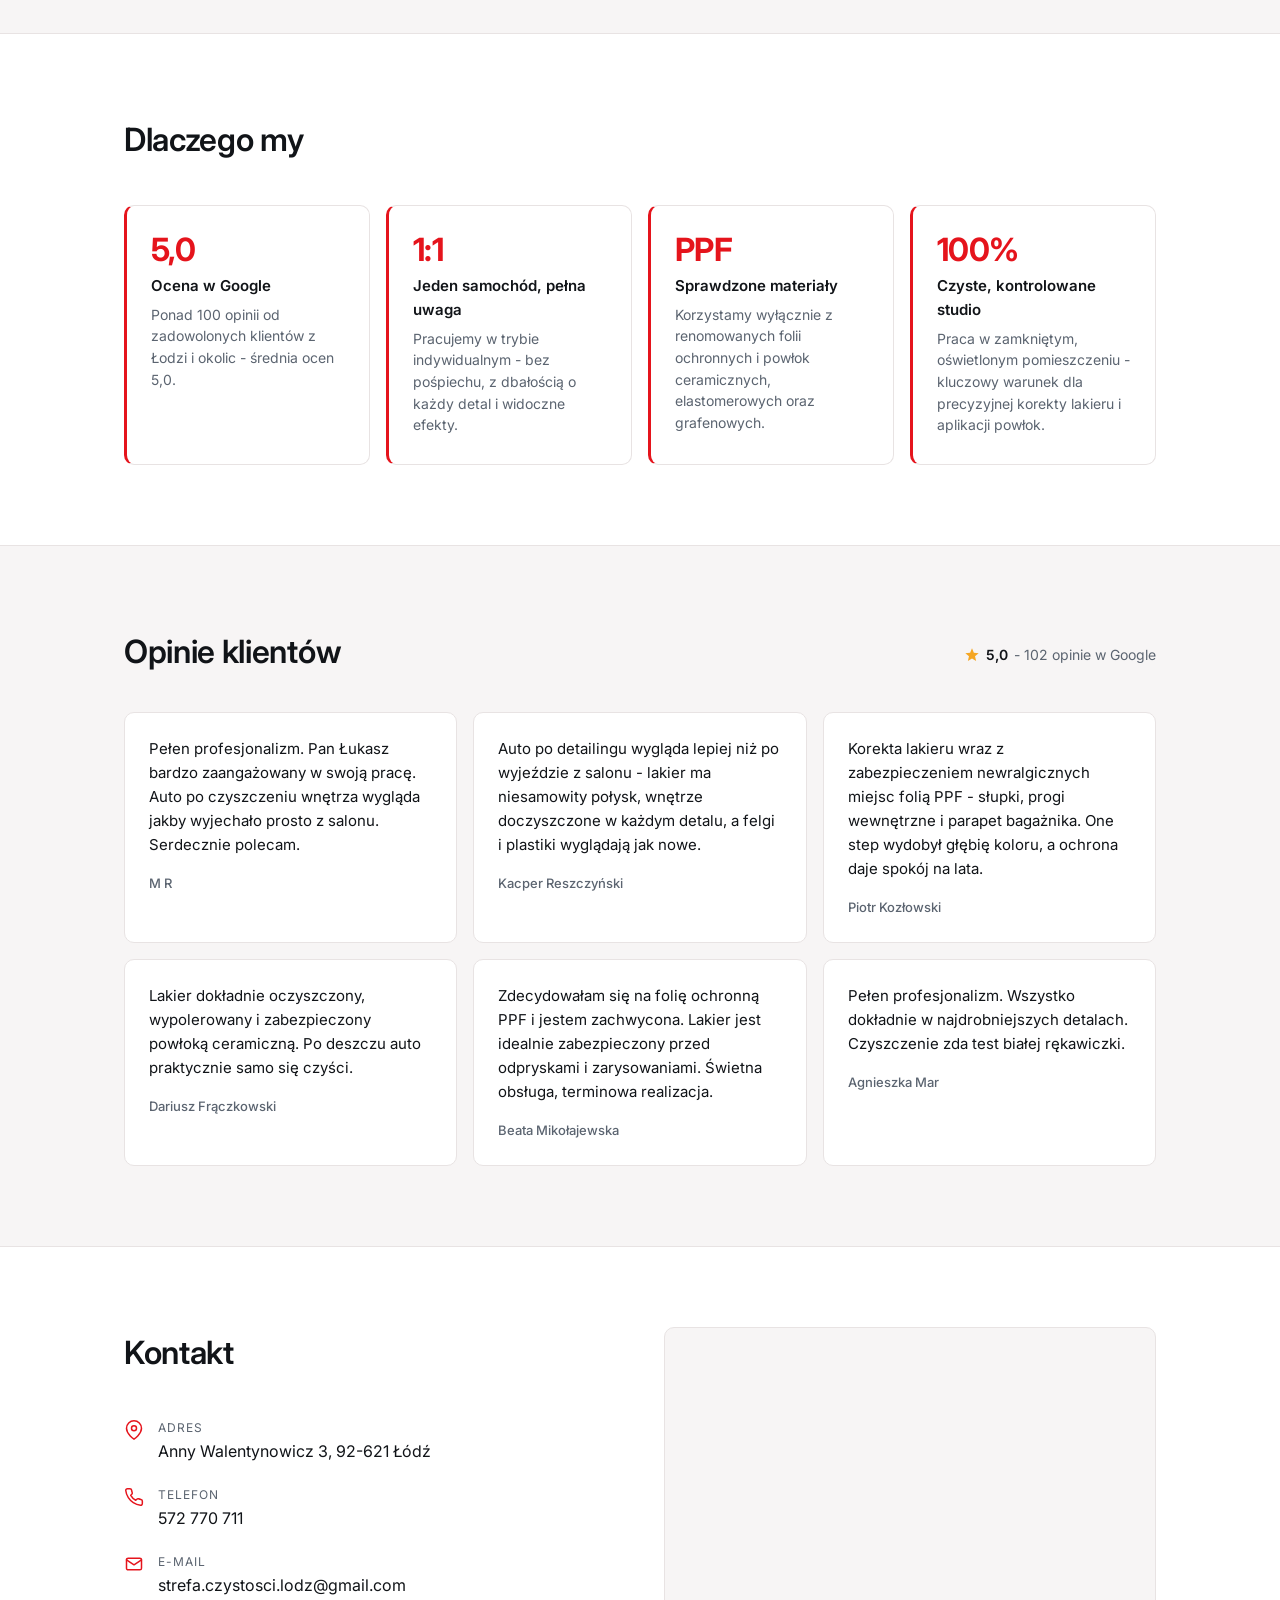
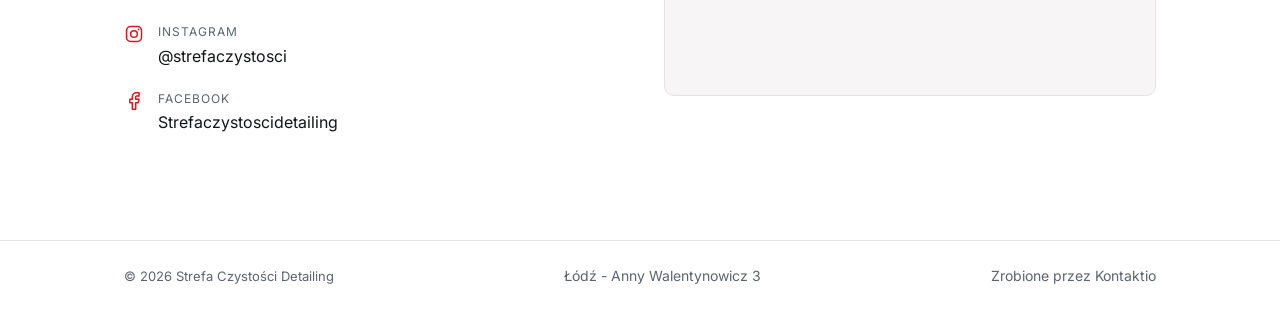
==== commit 51cc9d88: "Style social icons to match contact list (red outline icons + labels) Agent-Logs-Url: https://github" ====
--- a/index.html
+++ b/index.html
@@ -254,20 +254,20 @@
             </div>
           </li>
         </ul>
-        <ul class="socials contact-socials" aria-label="Media społecznościowe">
-          <li>
-            <a href="https://www.instagram.com/strefaczystosci" target="_blank" rel="noopener noreferrer" aria-label="Instagram">
-              <svg class="social-icon" viewBox="0 0 24 24" aria-hidden="true" focusable="false">
-                <path fill="currentColor" d="M12 2.2c3.2 0 3.6 0 4.85.07 1.17.05 1.8.25 2.23.42.56.22.96.48 1.38.9.42.42.68.82.9 1.38.17.42.37 1.06.42 2.23.06 1.27.07 1.65.07 4.85s0 3.58-.07 4.85c-.05 1.17-.25 1.8-.42 2.23-.22.56-.48.96-.9 1.38-.42.42-.82.68-1.38.9-.43.17-1.06.37-2.23.42-1.27.06-1.65.07-4.85.07s-3.58 0-4.85-.07c-1.17-.05-1.8-.25-2.23-.42a3.7 3.7 0 0 1-1.38-.9 3.7 3.7 0 0 1-.9-1.38c-.17-.43-.37-1.06-.42-2.23C2.21 15.58 2.2 15.2 2.2 12s0-3.58.07-4.85c.05-1.17.25-1.8.42-2.23.22-.56.48-.96.9-1.38.42-.42.82-.68 1.38-.9.42-.17 1.06-.37 2.23-.42C8.42 2.21 8.8 2.2 12 2.2zm0 1.95c-3.15 0-3.5 0-4.74.07-.95.04-1.47.21-1.81.34-.46.18-.78.39-1.12.73-.34.34-.55.66-.73 1.12-.13.34-.3.86-.34 1.81C3.05 8.5 3.05 8.85 3.05 12s0 3.5.07 4.74c.04.95.21 1.47.34 1.81.18.46.39.78.73 1.12.34.34.66.55 1.12.73.34.13.86.3 1.81.34 1.24.07 1.59.07 4.74.07s3.5 0 4.74-.07c.95-.04 1.47-.21 1.81-.34.46-.18.78-.39 1.12-.73.34-.34.55-.66.73-1.12.13-.34.3-.86.34-1.81.07-1.24.07-1.59.07-4.74s0-3.5-.07-4.74c-.04-.95-.21-1.47-.34-1.81a3 3 0 0 0-.73-1.12 3 3 0 0 0-1.12-.73c-.34-.13-.86-.3-1.81-.34C15.5 4.2 15.15 4.2 12 4.2zm0 3.3a4.5 4.5 0 1 1 0 9 4.5 4.5 0 0 1 0-9zm0 1.95a2.55 2.55 0 1 0 0 5.1 2.55 2.55 0 0 0 0-5.1zm4.7-2.1a1.05 1.05 0 1 1 0 2.1 1.05 1.05 0 0 1 0-2.1z"/>
-              </svg>
-            </a>
-          </li>
-          <li>
-            <a href="https://www.facebook.com/Strefaczystoscidetailing/" target="_blank" rel="noopener noreferrer" aria-label="Facebook">
-              <svg class="social-icon" viewBox="0 0 24 24" aria-hidden="true" focusable="false">
-                <path fill="currentColor" d="M13.5 21.95v-8.43h2.83l.42-3.29H13.5V8.13c0-.95.27-1.6 1.63-1.6h1.74V3.59c-.3-.04-1.33-.13-2.53-.13-2.5 0-4.22 1.53-4.22 4.34v2.42H7.28v3.29h2.84v8.43h3.38z"/>
-              </svg>
-            </a>
+        <ul class="contact-list contact-socials" aria-label="Media społecznościowe">
+          <li>
+            <svg viewBox="0 0 24 24" width="20" height="20" fill="none" stroke="currentColor" stroke-width="1.8" stroke-linecap="round" stroke-linejoin="round" aria-hidden="true"><rect x="3" y="3" width="18" height="18" rx="5"/><circle cx="12" cy="12" r="4"/><circle cx="17.5" cy="6.5" r="1" fill="currentColor" stroke="none"/></svg>
+            <div>
+              <span class="label">Instagram</span>
+              <a href="https://www.instagram.com/strefaczystosci" target="_blank" rel="noopener noreferrer">@strefaczystosci</a>
+            </div>
+          </li>
+          <li>
+            <svg viewBox="0 0 24 24" width="20" height="20" fill="none" stroke="currentColor" stroke-width="1.8" stroke-linecap="round" stroke-linejoin="round" aria-hidden="true"><path d="M18 2h-3a5 5 0 0 0-5 5v3H7v4h3v8h4v-8h3l1-4h-4V7a1 1 0 0 1 1-1h3z"/></svg>
+            <div>
+              <span class="label">Facebook</span>
+              <a href="https://www.facebook.com/Strefaczystoscidetailing/" target="_blank" rel="noopener noreferrer">Strefaczystoscidetailing</a>
+            </div>
           </li>
         </ul>
       </div>
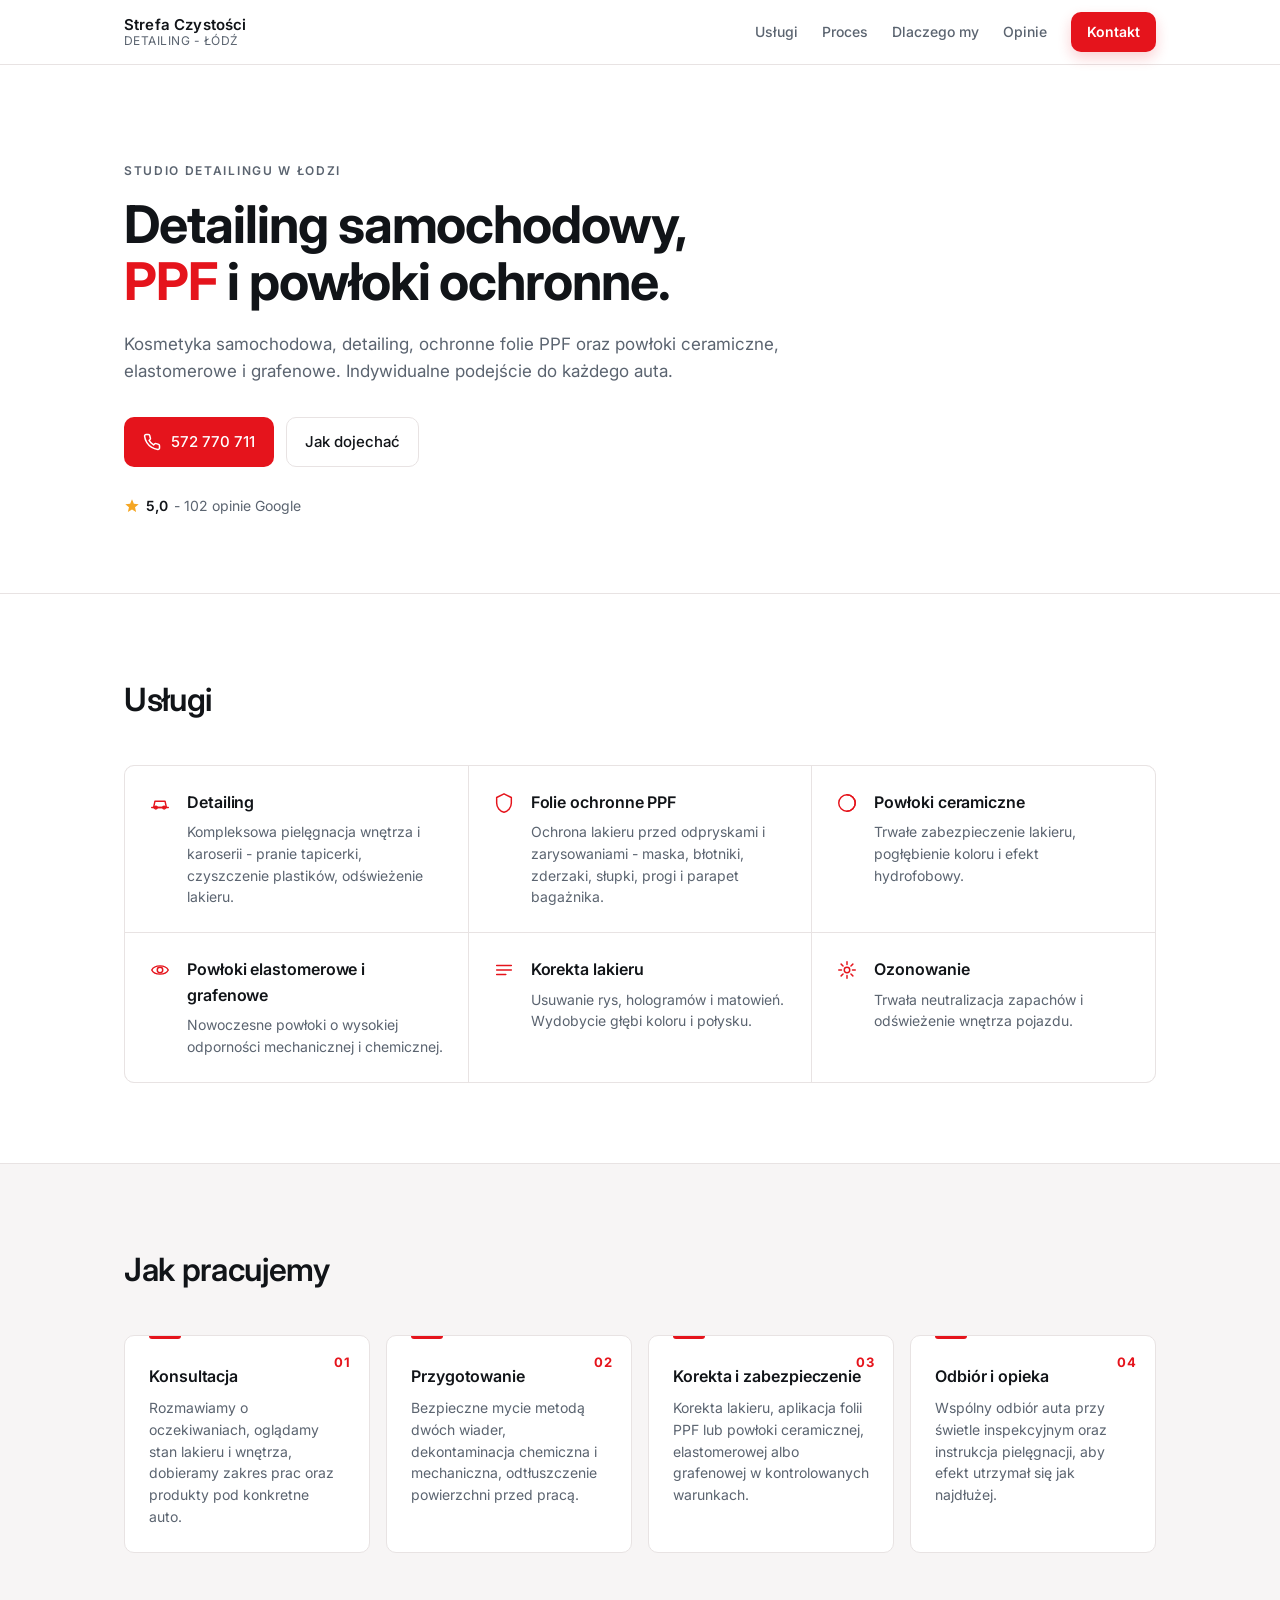
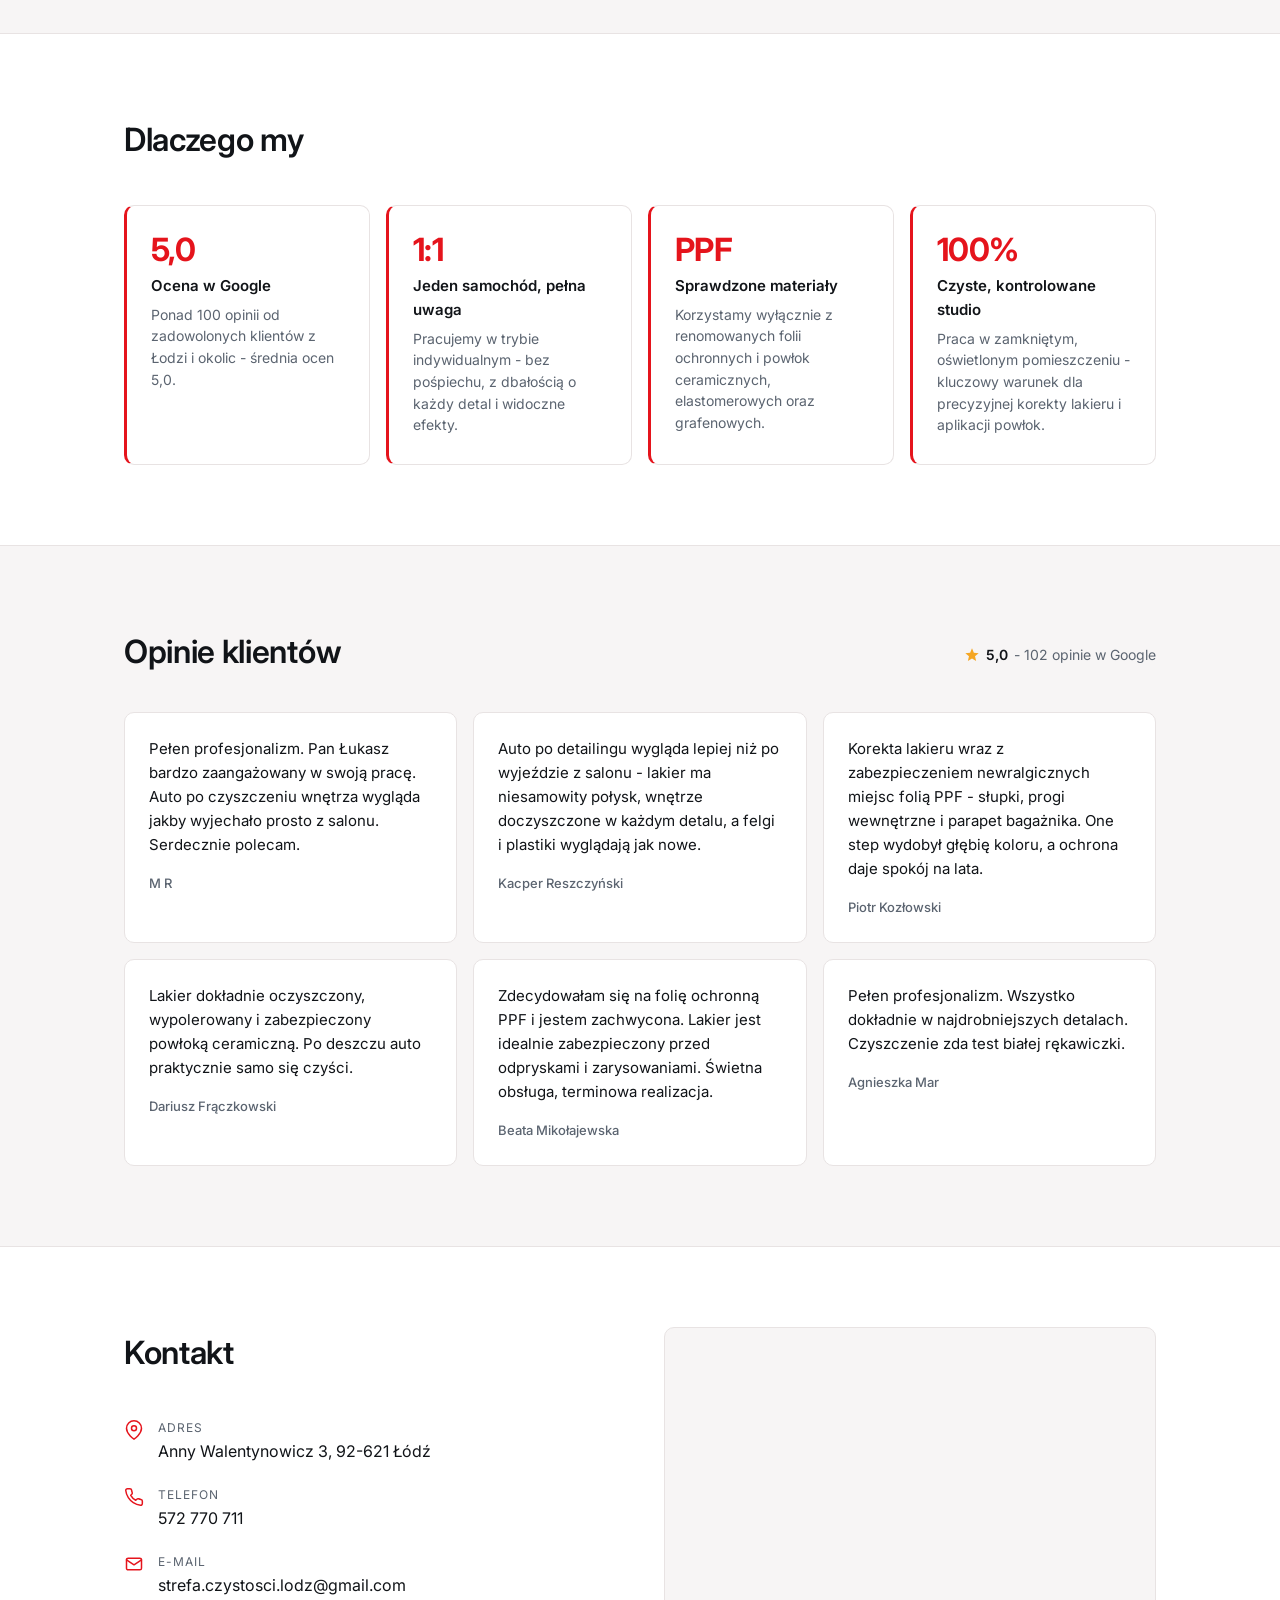
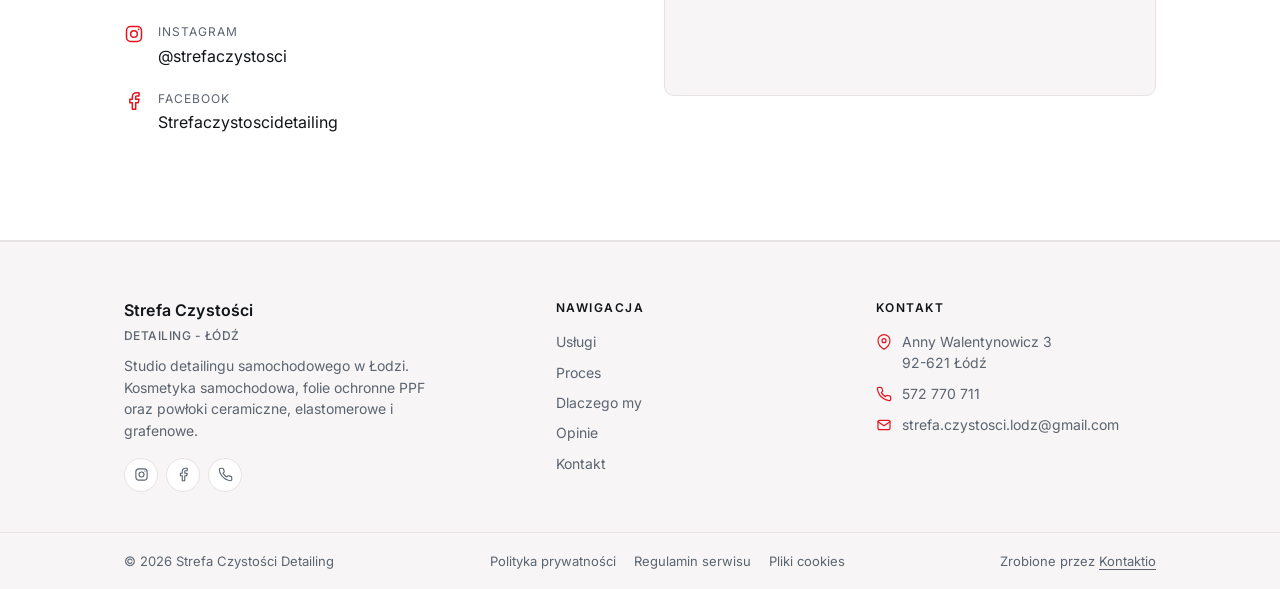
==== commit 106f94c9: "Add legal subpages (privacy, terms, cookies) and redesign footer Agent-Logs-Url: https://github.com/" ====
--- a/index.html
+++ b/index.html
@@ -284,11 +284,66 @@
 
 </main>
 
-<footer class="footer">
-  <div class="container footer-inner">
-    <span>© <span id="year">2026</span> Strefa Czystości Detailing</span>
-    <span class="muted">Łódź - Anny Walentynowicz 3</span>
-    <span class="muted">Zrobione przez <a href="https://kontaktio.pl" target="_blank" rel="noopener noreferrer">Kontaktio</a></span>
+<footer class="footer" role="contentinfo">
+  <div class="footer-top">
+    <div class="container footer-grid">
+      <div class="footer-col footer-brand">
+        <div class="footer-logo">Strefa Czystości <em>Detailing - Łódź</em></div>
+        <p>Studio detailingu samochodowego w Łodzi. Kosmetyka samochodowa, folie ochronne PPF oraz powłoki ceramiczne, elastomerowe i grafenowe.</p>
+        <div class="footer-social">
+          <a href="https://www.instagram.com/strefaczystosci" target="_blank" rel="noopener noreferrer" aria-label="Instagram">
+            <svg viewBox="0 0 24 24" fill="none" stroke="currentColor" stroke-width="1.8" stroke-linecap="round" stroke-linejoin="round" aria-hidden="true"><rect x="3" y="3" width="18" height="18" rx="5"/><circle cx="12" cy="12" r="4"/><circle cx="17.5" cy="6.5" r="1" fill="currentColor" stroke="none"/></svg>
+          </a>
+          <a href="https://www.facebook.com/Strefaczystoscidetailing/" target="_blank" rel="noopener noreferrer" aria-label="Facebook">
+            <svg viewBox="0 0 24 24" fill="none" stroke="currentColor" stroke-width="1.8" stroke-linecap="round" stroke-linejoin="round" aria-hidden="true"><path d="M18 2h-3a5 5 0 0 0-5 5v3H7v4h3v8h4v-8h3l1-4h-4V7a1 1 0 0 1 1-1h3z"/></svg>
+          </a>
+          <a href="tel:+48572770711" aria-label="Telefon">
+            <svg viewBox="0 0 24 24" fill="none" stroke="currentColor" stroke-width="1.8" stroke-linecap="round" stroke-linejoin="round" aria-hidden="true"><path d="M22 16.92v3a2 2 0 0 1-2.18 2 19.79 19.79 0 0 1-8.63-3.07 19.5 19.5 0 0 1-6-6 19.79 19.79 0 0 1-3.07-8.67A2 2 0 0 1 4.11 2h3a2 2 0 0 1 2 1.72c.13.96.37 1.9.72 2.81a2 2 0 0 1-.45 2.11L8.09 9.91a16 16 0 0 0 6 6l1.27-1.27a2 2 0 0 1 2.11-.45c.91.35 1.85.59 2.81.72A2 2 0 0 1 22 16.92z"/></svg>
+          </a>
+        </div>
+      </div>
+
+      <div class="footer-col">
+        <h4>Nawigacja</h4>
+        <ul class="footer-links">
+          <li><a href="#services">Usługi</a></li>
+          <li><a href="#process">Proces</a></li>
+          <li><a href="#why">Dlaczego my</a></li>
+          <li><a href="#reviews">Opinie</a></li>
+          <li><a href="#contact">Kontakt</a></li>
+        </ul>
+      </div>
+
+      <div class="footer-col">
+        <h4>Kontakt</h4>
+        <ul class="footer-contact">
+          <li>
+            <svg viewBox="0 0 24 24" width="16" height="16" fill="none" stroke="currentColor" stroke-width="1.8" stroke-linecap="round" stroke-linejoin="round" aria-hidden="true"><path d="M21 10c0 7-9 13-9 13S3 17 3 10a9 9 0 1 1 18 0z"/><circle cx="12" cy="10" r="3"/></svg>
+            <span>Anny Walentynowicz 3<br>92-621 Łódź</span>
+          </li>
+          <li>
+            <svg viewBox="0 0 24 24" width="16" height="16" fill="none" stroke="currentColor" stroke-width="1.8" stroke-linecap="round" stroke-linejoin="round" aria-hidden="true"><path d="M22 16.92v3a2 2 0 0 1-2.18 2 19.79 19.79 0 0 1-8.63-3.07 19.5 19.5 0 0 1-6-6 19.79 19.79 0 0 1-3.07-8.67A2 2 0 0 1 4.11 2h3a2 2 0 0 1 2 1.72c.13.96.37 1.9.72 2.81a2 2 0 0 1-.45 2.11L8.09 9.91a16 16 0 0 0 6 6l1.27-1.27a2 2 0 0 1 2.11-.45c.91.35 1.85.59 2.81.72A2 2 0 0 1 22 16.92z"/></svg>
+            <a href="tel:+48572770711">572 770 711</a>
+          </li>
+          <li>
+            <svg viewBox="0 0 24 24" width="16" height="16" fill="none" stroke="currentColor" stroke-width="1.8" stroke-linecap="round" stroke-linejoin="round" aria-hidden="true"><rect x="3" y="5" width="18" height="14" rx="2"/><path d="m3 7 9 6 9-6"/></svg>
+            <a href="mailto:strefa.czystosci.lodz@gmail.com">strefa.czystosci.lodz@gmail.com</a>
+          </li>
+        </ul>
+      </div>
+    </div>
+  </div>
+
+  <div class="footer-bottom">
+    <div class="container footer-bottom-inner">
+      <span>© <span id="year">2026</span> Strefa Czystości Detailing</span>
+      <ul class="legal-links" aria-label="Informacje prawne">
+        <li><a href="polityka-prywatnosci.html">Polityka prywatności</a></li>
+        <li><a href="regulamin.html">Regulamin serwisu</a></li>
+        <li><a href="pliki-cookies.html">Pliki cookies</a></li>
+      </ul>
+      <span class="credit">Zrobione przez <a href="https://kontaktio.pl" target="_blank" rel="noopener noreferrer">Kontaktio</a></span>
+    </div>
   </div>
 </footer>
 
--- a/styles.css
+++ b/styles.css
@@ -616,3 +616,295 @@
   color: var(--fg-muted);
   line-height: 1.55;
 }
+
+/* ===== Legal subpages (Polityka, Regulamin, Cookies) ===== */
+.legal-hero {
+  background: var(--bg-alt);
+  border-bottom: 1px solid var(--line);
+  padding: 64px 0 48px;
+}
+@media (max-width: 860px) {
+  .legal-hero { padding: 48px 0 32px; }
+}
+@media (max-width: 480px) {
+  .legal-hero { padding: 36px 0 24px; }
+}
+.legal-hero h1 {
+  font-size: clamp(28px, 4vw, 40px);
+  margin: 0 0 10px;
+  max-width: none;
+}
+.legal-hero .updated-date {
+  margin: 0;
+  font-size: 14px;
+  color: var(--fg-muted);
+}
+
+.prose-wrap {
+  padding: 64px 0 80px;
+}
+@media (max-width: 860px) {
+  .prose-wrap { padding: 48px 0 64px; }
+}
+@media (max-width: 480px) {
+  .prose-wrap { padding: 36px 0 48px; }
+}
+
+.prose {
+  max-width: 760px;
+  margin: 0 auto;
+  font-size: 16px;
+  line-height: 1.7;
+  color: var(--fg);
+}
+.prose h2 {
+  margin: 40px 0 12px;
+  font-size: 22px;
+  font-weight: 600;
+  letter-spacing: -0.01em;
+  color: var(--fg);
+  padding-bottom: 8px;
+  border-bottom: 1px solid var(--line);
+}
+.prose h2:first-child { margin-top: 0; }
+.prose h3 {
+  margin: 24px 0 8px;
+  font-size: 17px;
+  font-weight: 600;
+}
+.prose p { margin: 0 0 14px; }
+.prose ul, .prose ol { padding-left: 22px; margin: 0 0 16px; }
+.prose li { margin-bottom: 6px; }
+.prose strong { font-weight: 600; color: var(--fg); }
+.prose a {
+  color: var(--red);
+  text-decoration: underline;
+  text-underline-offset: 3px;
+  text-decoration-thickness: 1px;
+}
+.prose a:hover { color: var(--red-dark); }
+
+.info-box {
+  background: var(--bg-alt);
+  border: 1px solid var(--line);
+  border-left: 3px solid var(--red);
+  border-radius: var(--radius);
+  padding: 18px 20px;
+  margin: 0 0 28px;
+  font-size: 15px;
+  line-height: 1.6;
+}
+.info-box strong:first-child {
+  display: block;
+  margin-bottom: 6px;
+  font-size: 12px;
+  letter-spacing: 0.08em;
+  text-transform: uppercase;
+  color: var(--fg-muted);
+  font-weight: 600;
+}
+
+.cookie-table {
+  width: 100%;
+  border-collapse: collapse;
+  margin: 12px 0 20px;
+  font-size: 14px;
+  border: 1px solid var(--line);
+  border-radius: var(--radius);
+  overflow: hidden;
+}
+.cookie-table th,
+.cookie-table td {
+  padding: 12px 14px;
+  text-align: left;
+  border-bottom: 1px solid var(--line);
+  vertical-align: top;
+}
+.cookie-table thead th {
+  background: var(--bg-alt);
+  font-weight: 600;
+  font-size: 13px;
+  letter-spacing: 0.04em;
+  text-transform: uppercase;
+  color: var(--fg-muted);
+}
+.cookie-table tbody tr:last-child td { border-bottom: 0; }
+@media (max-width: 640px) {
+  .cookie-table, .cookie-table thead, .cookie-table tbody, .cookie-table tr, .cookie-table td, .cookie-table th { display: block; }
+  .cookie-table thead { display: none; }
+  .cookie-table tr {
+    border-bottom: 1px solid var(--line);
+    padding: 10px 0;
+  }
+  .cookie-table tr:last-child { border-bottom: 0; }
+  .cookie-table td {
+    border: 0;
+    padding: 4px 14px;
+  }
+  .cookie-table td::before {
+    content: attr(data-label);
+    display: block;
+    font-size: 11px;
+    letter-spacing: 0.08em;
+    text-transform: uppercase;
+    color: var(--fg-muted);
+    font-weight: 600;
+    margin-top: 6px;
+  }
+}
+
+.prose .updated {
+  margin-top: 32px;
+  padding-top: 20px;
+  border-top: 1px solid var(--line);
+  font-size: 14px;
+  color: var(--fg-muted);
+  font-style: italic;
+}
+
+/* ===== Improved footer ===== */
+.footer {
+  background: var(--bg-alt);
+  border-top: 1px solid var(--line);
+  color: var(--fg-muted);
+  padding: 0;
+  font-size: 14px;
+}
+.footer-top {
+  padding: 56px 0 40px;
+}
+@media (max-width: 480px) {
+  .footer-top { padding: 40px 0 28px; }
+}
+.footer-grid {
+  display: grid;
+  grid-template-columns: 1.4fr 1fr 1fr;
+  gap: 40px;
+  align-items: start;
+}
+@media (max-width: 860px) {
+  .footer-grid { grid-template-columns: 1fr 1fr; gap: 32px; }
+}
+@media (max-width: 560px) {
+  .footer-grid { grid-template-columns: 1fr; gap: 28px; }
+}
+.footer-col h4 {
+  margin: 0 0 14px;
+  font-size: 12px;
+  font-weight: 600;
+  letter-spacing: 0.12em;
+  text-transform: uppercase;
+  color: var(--fg);
+}
+.footer-brand .footer-logo {
+  font-size: 16px;
+  font-weight: 600;
+  color: var(--fg);
+  letter-spacing: 0.01em;
+  margin-bottom: 10px;
+}
+.footer-brand .footer-logo em {
+  font-style: normal;
+  display: block;
+  font-size: 12px;
+  font-weight: 500;
+  color: var(--fg-muted);
+  letter-spacing: 0.04em;
+  text-transform: uppercase;
+  margin-top: 2px;
+}
+.footer-brand p {
+  margin: 0 0 16px;
+  max-width: 36ch;
+  line-height: 1.55;
+}
+.footer-social {
+  display: inline-flex;
+  gap: 8px;
+}
+.footer-social a {
+  display: inline-flex;
+  align-items: center;
+  justify-content: center;
+  width: 34px;
+  height: 34px;
+  border-radius: 50%;
+  background: var(--bg);
+  border: 1px solid var(--line);
+  color: var(--fg-muted);
+  transition: color .15s ease, background-color .15s ease, border-color .15s ease, transform .2s ease;
+}
+.footer-social a:hover,
+.footer-social a:focus-visible {
+  color: #fff;
+  background: var(--red);
+  border-color: var(--red);
+  transform: translateY(-1px);
+}
+.footer-social svg { width: 15px; height: 15px; display: block; }
+
+.footer-links {
+  list-style: none;
+  margin: 0;
+  padding: 0;
+  display: flex;
+  flex-direction: column;
+  gap: 8px;
+}
+.footer-links a {
+  color: var(--fg-muted);
+  font-size: 14px;
+  transition: color .15s ease;
+}
+.footer-links a:hover { color: var(--red); }
+
+.footer-contact {
+  list-style: none;
+  margin: 0;
+  padding: 0;
+  display: flex;
+  flex-direction: column;
+  gap: 10px;
+}
+.footer-contact li {
+  display: flex;
+  gap: 10px;
+  align-items: flex-start;
+  line-height: 1.5;
+}
+.footer-contact svg {
+  color: var(--red);
+  flex: none;
+  margin-top: 3px;
+}
+.footer-contact a { color: var(--fg-muted); }
+.footer-contact a:hover { color: var(--red); }
+
+.footer-bottom {
+  border-top: 1px solid var(--line);
+  padding: 18px 0;
+  font-size: 13px;
+}
+.footer-bottom-inner {
+  display: flex;
+  flex-wrap: wrap;
+  gap: 12px 24px;
+  align-items: center;
+  justify-content: space-between;
+}
+.legal-links {
+  list-style: none;
+  margin: 0;
+  padding: 0;
+  display: inline-flex;
+  flex-wrap: wrap;
+  gap: 6px 18px;
+}
+.legal-links a {
+  color: var(--fg-muted);
+  font-size: 13px;
+  transition: color .15s ease;
+}
+.legal-links a:hover { color: var(--red); }
+.footer-bottom .credit a { color: var(--fg-muted); text-decoration: underline; text-underline-offset: 3px; }
+.footer-bottom .credit a:hover { color: var(--red); }
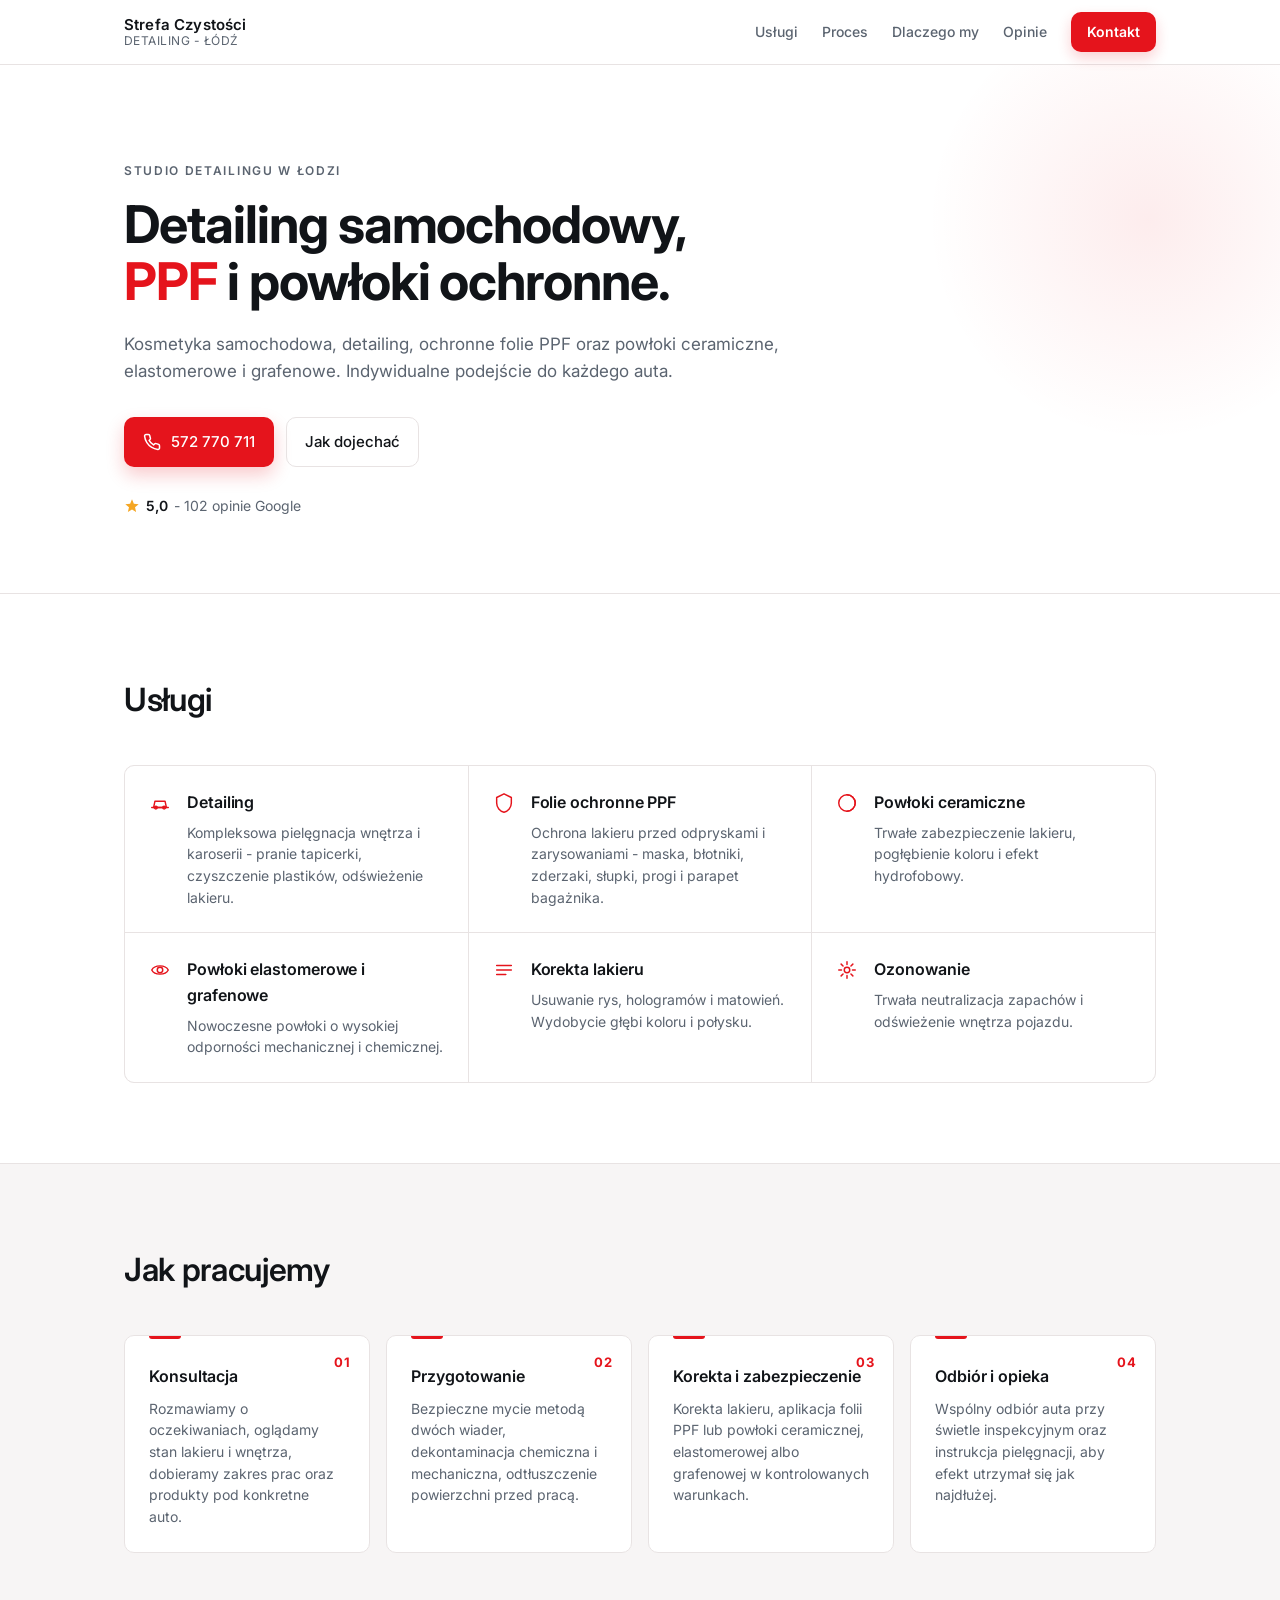
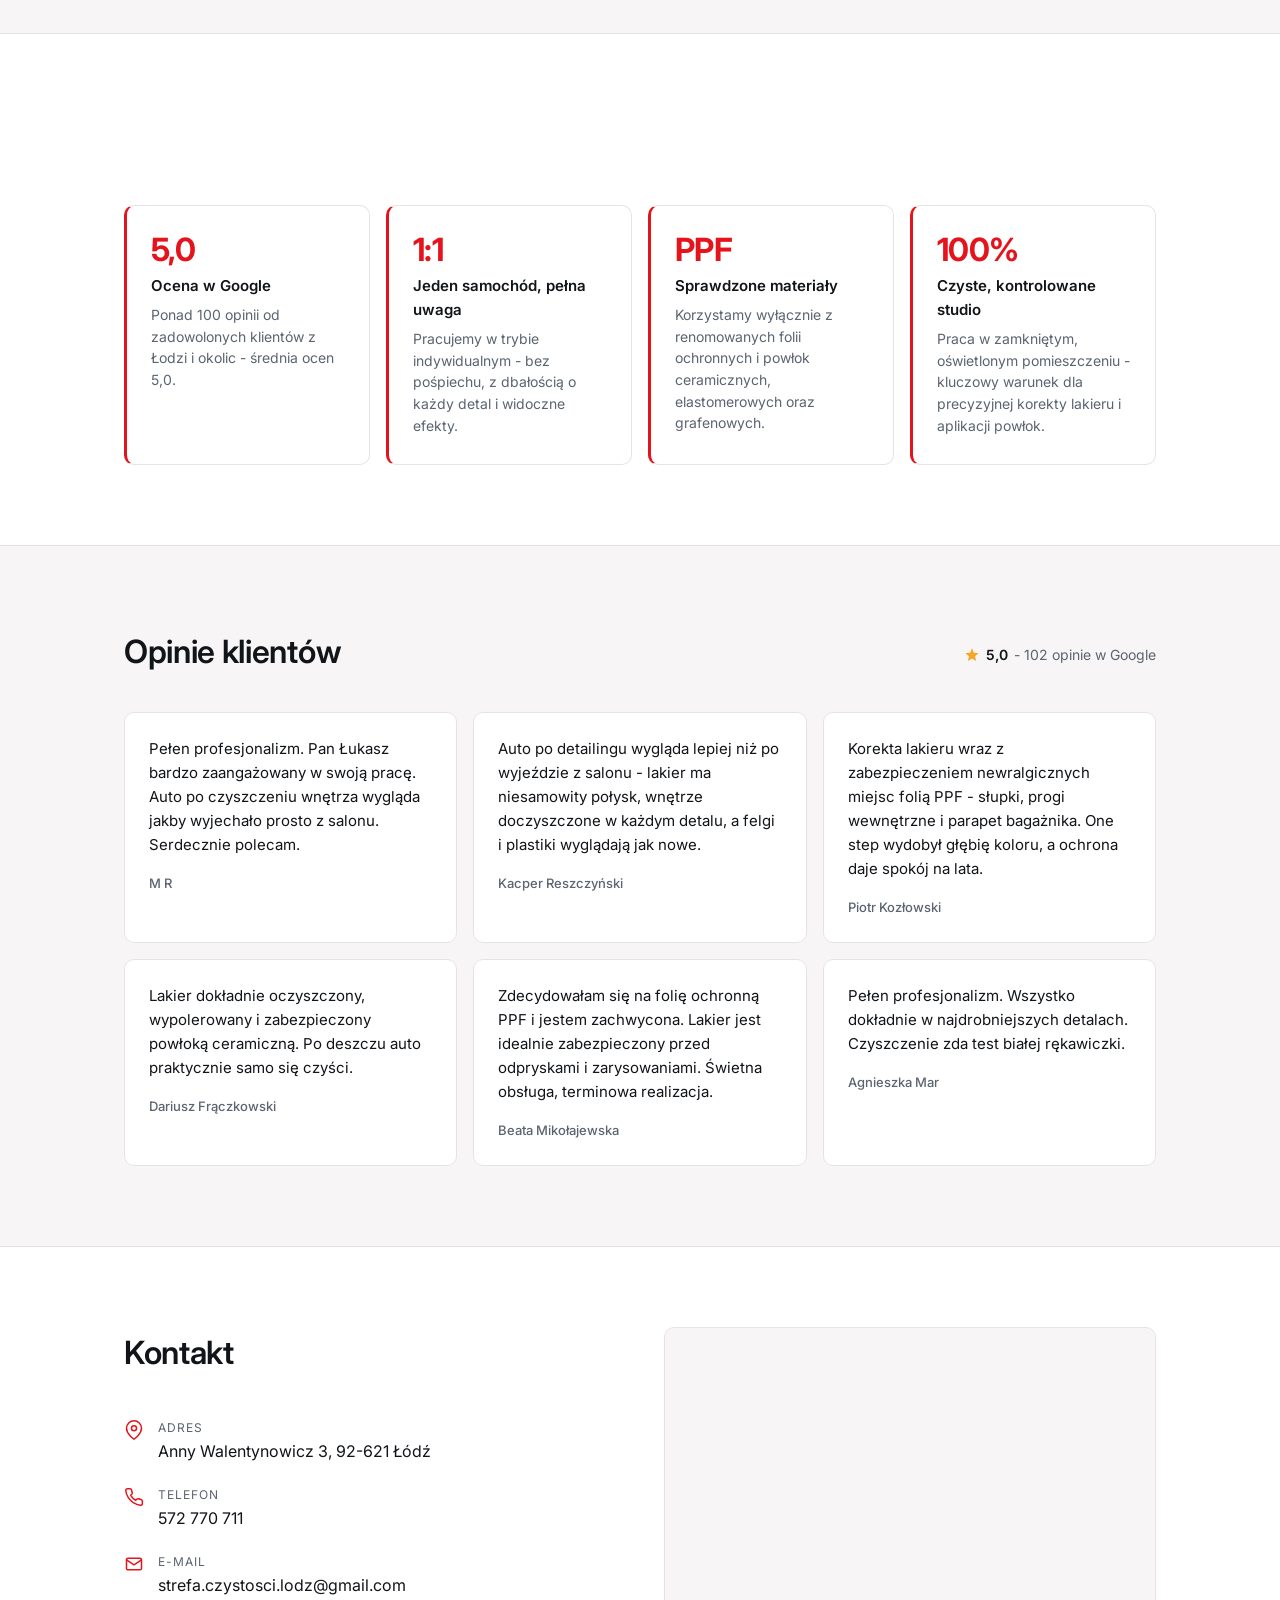
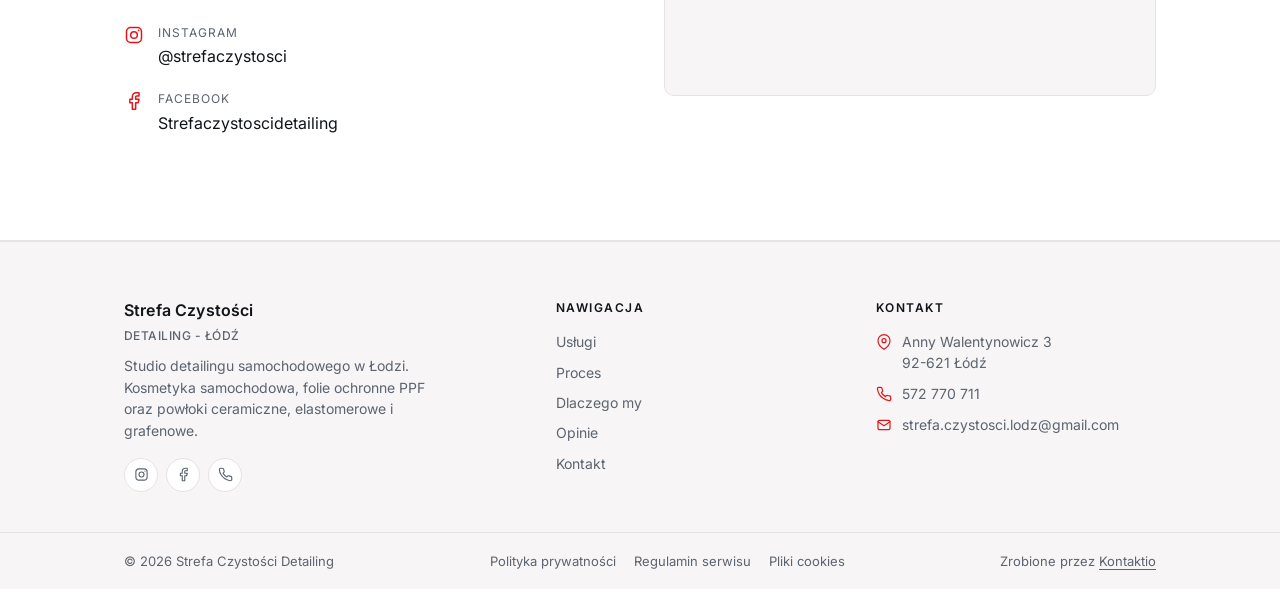
==== commit 5afe5d08: "Clean URLs, max SEO, polish animations and code cleanup Agent-Logs-Url: https://github.com/kontaktio" ====
--- a/index.html
+++ b/index.html
@@ -3,35 +3,105 @@
 <head>
   <meta charset="UTF-8" />
   <meta name="viewport" content="width=device-width, initial-scale=1.0" />
-  <title>Strefa Czystości Detailing - Łódź</title>
-  <meta name="description" content="Strefa Czystości Detailing w Łodzi - kosmetyka samochodowa, detailing, folie ochronne PPF, powłoki ceramiczne, elastomerowe i grafenowe." />
+  <title>Strefa Czystości Detailing Łódź - PPF, powłoki ceramiczne, korekta lakieru</title>
+  <meta name="description" content="Strefa Czystości Detailing w Łodzi - profesjonalny detailing samochodowy, folie ochronne PPF, powłoki ceramiczne, elastomerowe i grafenowe, korekta lakieru, pranie tapicerki, ozonowanie. Ocena 5,0 w Google." />
+  <meta name="keywords" content="detailing Łódź, detailing samochodowy Łódź, kosmetyka samochodowa Łódź, folie PPF Łódź, powłoki ceramiczne Łódź, powłoki grafenowe, powłoki elastomerowe, korekta lakieru, pranie tapicerki, ozonowanie samochodu" />
+  <meta name="author" content="Strefa Czystości Detailing" />
+  <meta name="robots" content="index, follow, max-image-preview:large, max-snippet:-1" />
+  <meta name="googlebot" content="index, follow" />
   <meta name="theme-color" content="#0f1115" />
+  <meta name="format-detection" content="telephone=yes" />
+  <link rel="canonical" href="https://strefaczystoscidetailing.pl/" />
+  <meta property="og:type" content="website" />
+  <meta property="og:locale" content="pl_PL" />
+  <meta property="og:site_name" content="Strefa Czystości Detailing" />
+  <meta property="og:title" content="Strefa Czystości Detailing Łódź - PPF, powłoki ceramiczne, korekta lakieru" />
+  <meta property="og:description" content="Profesjonalny detailing samochodowy w Łodzi. Folie ochronne PPF, powłoki ceramiczne, elastomerowe i grafenowe, korekta lakieru, pranie tapicerki." />
+  <meta property="og:url" content="https://strefaczystoscidetailing.pl/" />
+  <meta name="twitter:card" content="summary_large_image" />
+  <meta name="twitter:title" content="Strefa Czystości Detailing Łódź" />
+  <meta name="twitter:description" content="Profesjonalny detailing samochodowy w Łodzi - PPF, powłoki ceramiczne, korekta lakieru. Ocena 5,0 w Google." />
   <link rel="preconnect" href="https://fonts.googleapis.com" />
   <link rel="preconnect" href="https://fonts.gstatic.com" crossorigin />
+  <link rel="preload" as="style" href="https://fonts.googleapis.com/css2?family=Inter:wght@300;400;500;600;700&display=swap" />
   <link href="https://fonts.googleapis.com/css2?family=Inter:wght@300;400;500;600;700&display=swap" rel="stylesheet" />
   <link rel="stylesheet" href="styles.css" />
   <link rel="icon" href="data:image/svg+xml;utf8,<svg xmlns='http://www.w3.org/2000/svg' viewBox='0 0 64 64'><rect width='64' height='64' rx='12' fill='%230f1115'/><path d='M20 40c0-9 6-14 12-14s12 5 12 14' fill='none' stroke='%23e6e6e6' stroke-width='3' stroke-linecap='round'/><circle cx='26' cy='44' r='3' fill='%23e6e6e6'/><circle cx='38' cy='44' r='3' fill='%23e6e6e6'/><path d='M22 28l3-6h14l3 6' fill='none' stroke='%23e6e6e6' stroke-width='3' stroke-linecap='round' stroke-linejoin='round'/></svg>" />
   <script type="application/ld+json">
   {
     "@context": "https://schema.org",
-    "@type": "AutoDetailing",
-    "name": "Strefa Czystości Detailing",
-    "description": "Kosmetyka samochodowa, detailing, ochronne folie PPF, powłoki ceramiczne, elastomerowe i grafenowe.",
-    "address": {
-      "@type": "PostalAddress",
-      "streetAddress": "Anny Walentynowicz 3",
-      "addressLocality": "Łódź",
-      "postalCode": "92-621",
-      "addressCountry": "PL"
-    },
-    "telephone": "+48572770711",
-    "email": "strefa.czystosci.lodz@gmail.com",
-    "areaServed": "Łódź",
-    "aggregateRating": {
-      "@type": "AggregateRating",
-      "ratingValue": "5.0",
-      "reviewCount": "102"
-    }
+    "@graph": [
+      {
+        "@type": "AutoDetailing",
+        "@id": "https://strefaczystoscidetailing.pl/#business",
+        "name": "Strefa Czystości Detailing",
+        "image": "https://strefaczystoscidetailing.pl/",
+        "url": "https://strefaczystoscidetailing.pl/",
+        "description": "Studio detailingu samochodowego w Łodzi. Kosmetyka samochodowa, folie ochronne PPF oraz powłoki ceramiczne, elastomerowe i grafenowe.",
+        "address": {
+          "@type": "PostalAddress",
+          "streetAddress": "Anny Walentynowicz 3",
+          "addressLocality": "Łódź",
+          "postalCode": "92-621",
+          "addressCountry": "PL"
+        },
+        "geo": {
+          "@type": "GeoCoordinates",
+          "latitude": 51.7592,
+          "longitude": 19.4560
+        },
+        "telephone": "+48572770711",
+        "email": "strefa.czystosci.lodz@gmail.com",
+        "areaServed": [
+          { "@type": "City", "name": "Łódź" },
+          { "@type": "AdministrativeArea", "name": "województwo łódzkie" }
+        ],
+        "priceRange": "$$",
+        "openingHoursSpecification": [
+          {
+            "@type": "OpeningHoursSpecification",
+            "dayOfWeek": ["Monday","Tuesday","Wednesday","Thursday","Friday"],
+            "opens": "09:00",
+            "closes": "18:00"
+          },
+          {
+            "@type": "OpeningHoursSpecification",
+            "dayOfWeek": "Saturday",
+            "opens": "10:00",
+            "closes": "14:00"
+          }
+        ],
+        "sameAs": [
+          "https://www.instagram.com/strefaczystosci",
+          "https://www.facebook.com/Strefaczystoscidetailing/"
+        ],
+        "aggregateRating": {
+          "@type": "AggregateRating",
+          "ratingValue": "5.0",
+          "reviewCount": "102"
+        },
+        "hasOfferCatalog": {
+          "@type": "OfferCatalog",
+          "name": "Usługi detailingu",
+          "itemListElement": [
+            { "@type": "Offer", "itemOffered": { "@type": "Service", "name": "Detailing wnętrza i karoserii" } },
+            { "@type": "Offer", "itemOffered": { "@type": "Service", "name": "Folie ochronne PPF" } },
+            { "@type": "Offer", "itemOffered": { "@type": "Service", "name": "Powłoki ceramiczne" } },
+            { "@type": "Offer", "itemOffered": { "@type": "Service", "name": "Powłoki elastomerowe i grafenowe" } },
+            { "@type": "Offer", "itemOffered": { "@type": "Service", "name": "Korekta lakieru" } },
+            { "@type": "Offer", "itemOffered": { "@type": "Service", "name": "Ozonowanie" } }
+          ]
+        }
+      },
+      {
+        "@type": "WebSite",
+        "@id": "https://strefaczystoscidetailing.pl/#website",
+        "url": "https://strefaczystoscidetailing.pl/",
+        "name": "Strefa Czystości Detailing",
+        "inLanguage": "pl-PL",
+        "publisher": { "@id": "https://strefaczystoscidetailing.pl/#business" }
+      }
+    ]
   }
   </script>
 </head>
@@ -41,7 +111,7 @@
 
 <header class="nav">
   <div class="container nav-inner">
-    <a href="#top" class="brand" aria-label="Strefa Czystości Detailing">
+    <a href="/" class="brand" aria-label="Strefa Czystości Detailing - strona główna">
       <span class="brand-text">
         <strong>Strefa Czystości</strong>
         <em>Detailing - Łódź</em>
@@ -50,7 +120,7 @@
     <button class="nav-toggle" type="button" aria-label="Menu" aria-expanded="false" aria-controls="primary-nav">
       <span></span><span></span><span></span>
     </button>
-    <nav id="primary-nav" class="main-nav" aria-label="Nawigacja">
+    <nav id="primary-nav" class="main-nav" aria-label="Nawigacja główna">
       <a href="#services">Usługi</a>
       <a href="#process">Proces</a>
       <a href="#why">Dlaczego my</a>
@@ -89,8 +159,8 @@
 
   <section id="services" class="section">
     <div class="container">
-      <h2>Usługi</h2>
-      <ul class="services">
+      <h2 class="reveal">Usługi</h2>
+      <ul class="services reveal">
         <li>
           <svg viewBox="0 0 24 24" width="22" height="22" fill="none" stroke="currentColor" stroke-width="1.6" stroke-linecap="round" stroke-linejoin="round" aria-hidden="true"><path d="M5 17h14l-1.5-7H6.5L5 17z"/><path d="M3 17h18"/><circle cx="7.5" cy="17" r="1.5"/><circle cx="16.5" cy="17" r="1.5"/></svg>
           <div>
@@ -139,8 +209,8 @@
 
   <section id="process" class="section section-alt">
     <div class="container">
-      <h2>Jak pracujemy</h2>
-      <ol class="process">
+      <h2 class="reveal">Jak pracujemy</h2>
+      <ol class="process reveal">
         <li>
           <h3>Konsultacja</h3>
           <p>Rozmawiamy o oczekiwaniach, oglądamy stan lakieru i wnętrza, dobieramy zakres prac oraz produkty pod konkretne auto.</p>
@@ -163,8 +233,8 @@
 
   <section id="why" class="section">
     <div class="container">
-      <h2>Dlaczego my</h2>
-      <ul class="why">
+      <h2 class="reveal">Dlaczego my</h2>
+      <ul class="why reveal">
         <li>
           <span class="stat">5,0</span>
           <h3>Ocena w Google</h3>
@@ -191,14 +261,14 @@
 
   <section id="reviews" class="section section-alt">
     <div class="container">
-      <div class="reviews-head">
+      <div class="reviews-head reveal">
         <h2>Opinie klientów</h2>
         <p class="rating-line">
           <svg viewBox="0 0 24 24" width="16" height="16" fill="currentColor" aria-hidden="true"><path d="M12 17.27 18.18 21l-1.64-7.03L22 9.24l-7.19-.62L12 2 9.19 8.62 2 9.24l5.46 4.73L5.82 21z"/></svg>
           <strong>5,0</strong> - 102 opinie w Google
         </p>
       </div>
-      <div class="reviews">
+      <div class="reviews reveal">
         <figure class="review">
           <blockquote>Pełen profesjonalizm. Pan Łukasz bardzo zaangażowany w swoją pracę. Auto po czyszczeniu wnętrza wygląda jakby wyjechało prosto z salonu. Serdecznie polecam.</blockquote>
           <figcaption>M R</figcaption>
@@ -229,7 +299,7 @@
 
   <section id="contact" class="section">
     <div class="container contact-grid">
-      <div>
+      <div class="reveal">
         <h2>Kontakt</h2>
         <ul class="contact-list">
           <li>
@@ -271,7 +341,7 @@
           </li>
         </ul>
       </div>
-      <div class="map">
+      <div class="map reveal">
         <iframe
           title="Mapa - Anny Walentynowicz 3, Łódź"
           src="https://www.google.com/maps?q=Anny+Walentynowicz+3,+92-621+%C5%81%C3%B3d%C5%BA&output=embed"
@@ -338,9 +408,9 @@
     <div class="container footer-bottom-inner">
       <span>© <span id="year">2026</span> Strefa Czystości Detailing</span>
       <ul class="legal-links" aria-label="Informacje prawne">
-        <li><a href="polityka-prywatnosci.html">Polityka prywatności</a></li>
-        <li><a href="regulamin.html">Regulamin serwisu</a></li>
-        <li><a href="pliki-cookies.html">Pliki cookies</a></li>
+        <li><a href="polityka-prywatnosci/">Polityka prywatności</a></li>
+        <li><a href="regulamin/">Regulamin serwisu</a></li>
+        <li><a href="pliki-cookies/">Pliki cookies</a></li>
       </ul>
       <span class="credit">Zrobione przez <a href="https://kontaktio.pl" target="_blank" rel="noopener noreferrer">Kontaktio</a></span>
     </div>
@@ -400,21 +470,41 @@
     update();
   }
 
+  function initReveal() {
+    var items = document.querySelectorAll('.reveal');
+    if (!items.length) return;
+    var reduce = window.matchMedia && window.matchMedia('(prefers-reduced-motion: reduce)').matches;
+    if (reduce || !('IntersectionObserver' in window)) {
+      items.forEach(function (el) { el.classList.add('is-visible'); });
+      return;
+    }
+    var io = new IntersectionObserver(function (entries) {
+      entries.forEach(function (entry) {
+        if (entry.isIntersecting) {
+          entry.target.classList.add('is-visible');
+          io.unobserve(entry.target);
+        }
+      });
+    }, { rootMargin: '0px 0px -10% 0px', threshold: 0.08 });
+    items.forEach(function (el) { io.observe(el); });
+  }
+
   function initYear() {
     var el = document.getElementById('year');
     if (el) el.textContent = new Date().getFullYear();
   }
 
-  if (document.readyState === 'loading') {
-    document.addEventListener('DOMContentLoaded', function () {
-      initNav();
-      initHeaderScroll();
-      initYear();
-    });
-  } else {
+  function start() {
     initNav();
     initHeaderScroll();
+    initReveal();
     initYear();
+  }
+
+  if (document.readyState === 'loading') {
+    document.addEventListener('DOMContentLoaded', start);
+  } else {
+    start();
   }
 })();
 </script>
--- a/styles.css
+++ b/styles.css
@@ -137,13 +137,14 @@
   font-weight: 600;
   font-size: 14px;
   box-shadow: 0 6px 14px rgba(229, 20, 28, 0.2);
-  transition: background 0.15s var(--ease-out), box-shadow 0.2s var(--ease-out);
+  transition: background 0.15s var(--ease-out), box-shadow 0.2s var(--ease-out), transform 0.2s var(--ease-out);
 }
 .main-nav .btn-nav::after { display: none; }
 .main-nav .btn-nav:hover {
   background: var(--red-dark);
   color: #fff;
-  box-shadow: 0 8px 18px rgba(229, 20, 28, 0.3);
+  box-shadow: 0 10px 22px rgba(229, 20, 28, 0.32);
+  transform: translateY(-1px);
 }
 
 .nav-toggle {
@@ -240,9 +241,23 @@
 .hero {
   padding: 96px 0 72px;
   border-bottom: 1px solid var(--line);
-}
+  position: relative;
+  overflow: hidden;
+}
+.hero::before {
+  content: "";
+  position: absolute;
+  inset: -20% -10% auto auto;
+  width: 520px;
+  height: 520px;
+  background: radial-gradient(circle at 50% 50%, var(--red-soft), transparent 60%);
+  pointer-events: none;
+  z-index: 0;
+}
+.hero > .container { position: relative; z-index: 1; }
 @media (max-width: 860px) {
   .hero { padding: 64px 0 56px; }
+  .hero::before { width: 360px; height: 360px; }
 }
 @media (max-width: 480px) {
   .hero { padding: 48px 0 40px; }
@@ -297,19 +312,29 @@
   font-size: 15px;
   font-weight: 500;
   border: 1px solid transparent;
-  transition: background 0.15s ease, border-color 0.15s ease, color 0.15s ease;
+  transition: background 0.15s ease, border-color 0.15s ease, color 0.15s ease, transform 0.2s var(--ease-out), box-shadow 0.2s var(--ease-out);
 }
 .btn-primary {
   background: var(--red);
   color: var(--accent-fg);
-}
-.btn-primary:hover { background: var(--red-dark); color: #fff; }
+  box-shadow: 0 8px 18px rgba(229, 20, 28, 0.22);
+}
+.btn-primary:hover {
+  background: var(--red-dark);
+  color: #fff;
+  transform: translateY(-1px);
+  box-shadow: 0 12px 24px rgba(229, 20, 28, 0.32);
+}
 .btn-ghost {
   background: transparent;
   color: var(--fg);
   border-color: var(--line);
 }
-.btn-ghost:hover { border-color: var(--red); color: var(--red); }
+.btn-ghost:hover {
+  border-color: var(--red);
+  color: var(--red);
+  transform: translateY(-1px);
+}
 
 .hero-meta { color: var(--fg-muted); font-size: 14px; }
 .rating, .rating-line {
@@ -358,11 +383,19 @@
   gap: 16px;
   padding: 24px;
   background: var(--bg);
-}
+  transition: background 0.25s var(--ease-out), transform 0.25s var(--ease-out);
+}
+.services li:hover { background: var(--bg-alt); }
 @media (max-width: 480px) {
   .services li { padding: 20px; }
 }
-.services svg { flex: none; color: var(--red); margin-top: 2px; }
+.services svg {
+  flex: none;
+  color: var(--red);
+  margin-top: 2px;
+  transition: transform 0.3s var(--ease-out);
+}
+.services li:hover svg { transform: scale(1.08); }
 .services h3 {
   margin: 0 0 6px;
   font-size: 16px;
@@ -398,6 +431,12 @@
   background: var(--bg);
   border: 1px solid var(--line);
   border-radius: var(--radius);
+  transition: transform 0.25s var(--ease-out), box-shadow 0.25s var(--ease-out), border-color 0.25s var(--ease-out);
+}
+.review:hover {
+  transform: translateY(-2px);
+  box-shadow: 0 12px 28px rgba(17, 20, 24, 0.06);
+  border-color: var(--line-strong);
 }
 @media (max-width: 480px) {
   .review { padding: 20px; }
@@ -470,50 +509,6 @@
   display: block;
 }
 
-.footer {
-  padding: 24px 0;
-  font-size: 13px;
-  color: var(--fg-muted);
-}
-.footer-inner {
-  display: flex;
-  justify-content: space-between;
-  flex-wrap: wrap;
-  gap: 8px;
-  align-items: center;
-}
-
-.socials {
-  list-style: none;
-  margin: 0;
-  padding: 0;
-  display: inline-flex;
-  align-items: center;
-  gap: 10px;
-}
-.socials a {
-  display: inline-flex;
-  align-items: center;
-  justify-content: center;
-  width: 36px;
-  height: 36px;
-  border-radius: 50%;
-  color: var(--fg-muted);
-  background: var(--bg-alt);
-  transition: color .2s ease, background-color .2s ease, transform .2s ease;
-}
-.socials a:hover,
-.socials a:focus-visible {
-  color: #fff;
-  background: var(--red);
-  transform: translateY(-1px);
-}
-.social-icon {
-  width: 18px;
-  height: 18px;
-  display: block;
-}
-
 .contact-socials {
   margin-top: 20px;
 }
@@ -540,6 +535,12 @@
   border: 1px solid var(--line);
   border-radius: var(--radius);
   counter-increment: step;
+  transition: transform 0.25s var(--ease-out), box-shadow 0.25s var(--ease-out), border-color 0.25s var(--ease-out);
+}
+.process li:hover {
+  transform: translateY(-2px);
+  box-shadow: 0 12px 28px rgba(17, 20, 24, 0.06);
+  border-color: var(--line-strong);
 }
 @media (max-width: 480px) {
   .process li { padding: 24px 20px 20px; }
@@ -591,6 +592,11 @@
   border: 1px solid var(--line);
   border-left: 3px solid var(--red);
   border-radius: var(--radius);
+  transition: transform 0.25s var(--ease-out), box-shadow 0.25s var(--ease-out);
+}
+.why li:hover {
+  transform: translateY(-2px);
+  box-shadow: 0 12px 28px rgba(17, 20, 24, 0.06);
 }
 @media (max-width: 480px) {
   .why li { padding: 24px 20px; }
@@ -617,7 +623,6 @@
   line-height: 1.55;
 }
 
-/* ===== Legal subpages (Polityka, Regulamin, Cookies) ===== */
 .legal-hero {
   background: var(--bg-alt);
   border-bottom: 1px solid var(--line);
@@ -640,9 +645,7 @@
   color: var(--fg-muted);
 }
 
-.prose-wrap {
-  padding: 64px 0 80px;
-}
+.prose-wrap { padding: 64px 0 80px; }
 @media (max-width: 860px) {
   .prose-wrap { padding: 48px 0 64px; }
 }
@@ -762,7 +765,6 @@
   font-style: italic;
 }
 
-/* ===== Improved footer ===== */
 .footer {
   background: var(--bg-alt);
   border-top: 1px solid var(--line);
@@ -770,9 +772,7 @@
   padding: 0;
   font-size: 14px;
 }
-.footer-top {
-  padding: 56px 0 40px;
-}
+.footer-top { padding: 56px 0 40px; }
 @media (max-width: 480px) {
   .footer-top { padding: 40px 0 28px; }
 }
@@ -839,7 +839,7 @@
   color: #fff;
   background: var(--red);
   border-color: var(--red);
-  transform: translateY(-1px);
+  transform: translateY(-2px);
 }
 .footer-social svg { width: 15px; height: 15px; display: block; }
 
@@ -908,3 +908,24 @@
 .legal-links a:hover { color: var(--red); }
 .footer-bottom .credit a { color: var(--fg-muted); text-decoration: underline; text-underline-offset: 3px; }
 .footer-bottom .credit a:hover { color: var(--red); }
+
+.reveal {
+  opacity: 0;
+  transform: translateY(16px);
+  transition: opacity 0.6s var(--ease-out), transform 0.6s var(--ease-out);
+  will-change: opacity, transform;
+}
+.reveal.is-visible {
+  opacity: 1;
+  transform: none;
+}
+
+@media (prefers-reduced-motion: reduce) {
+  html { scroll-behavior: auto; }
+  *, *::before, *::after {
+    animation-duration: 0.01ms !important;
+    animation-iteration-count: 1 !important;
+    transition-duration: 0.01ms !important;
+  }
+  .reveal { opacity: 1; transform: none; }
+}
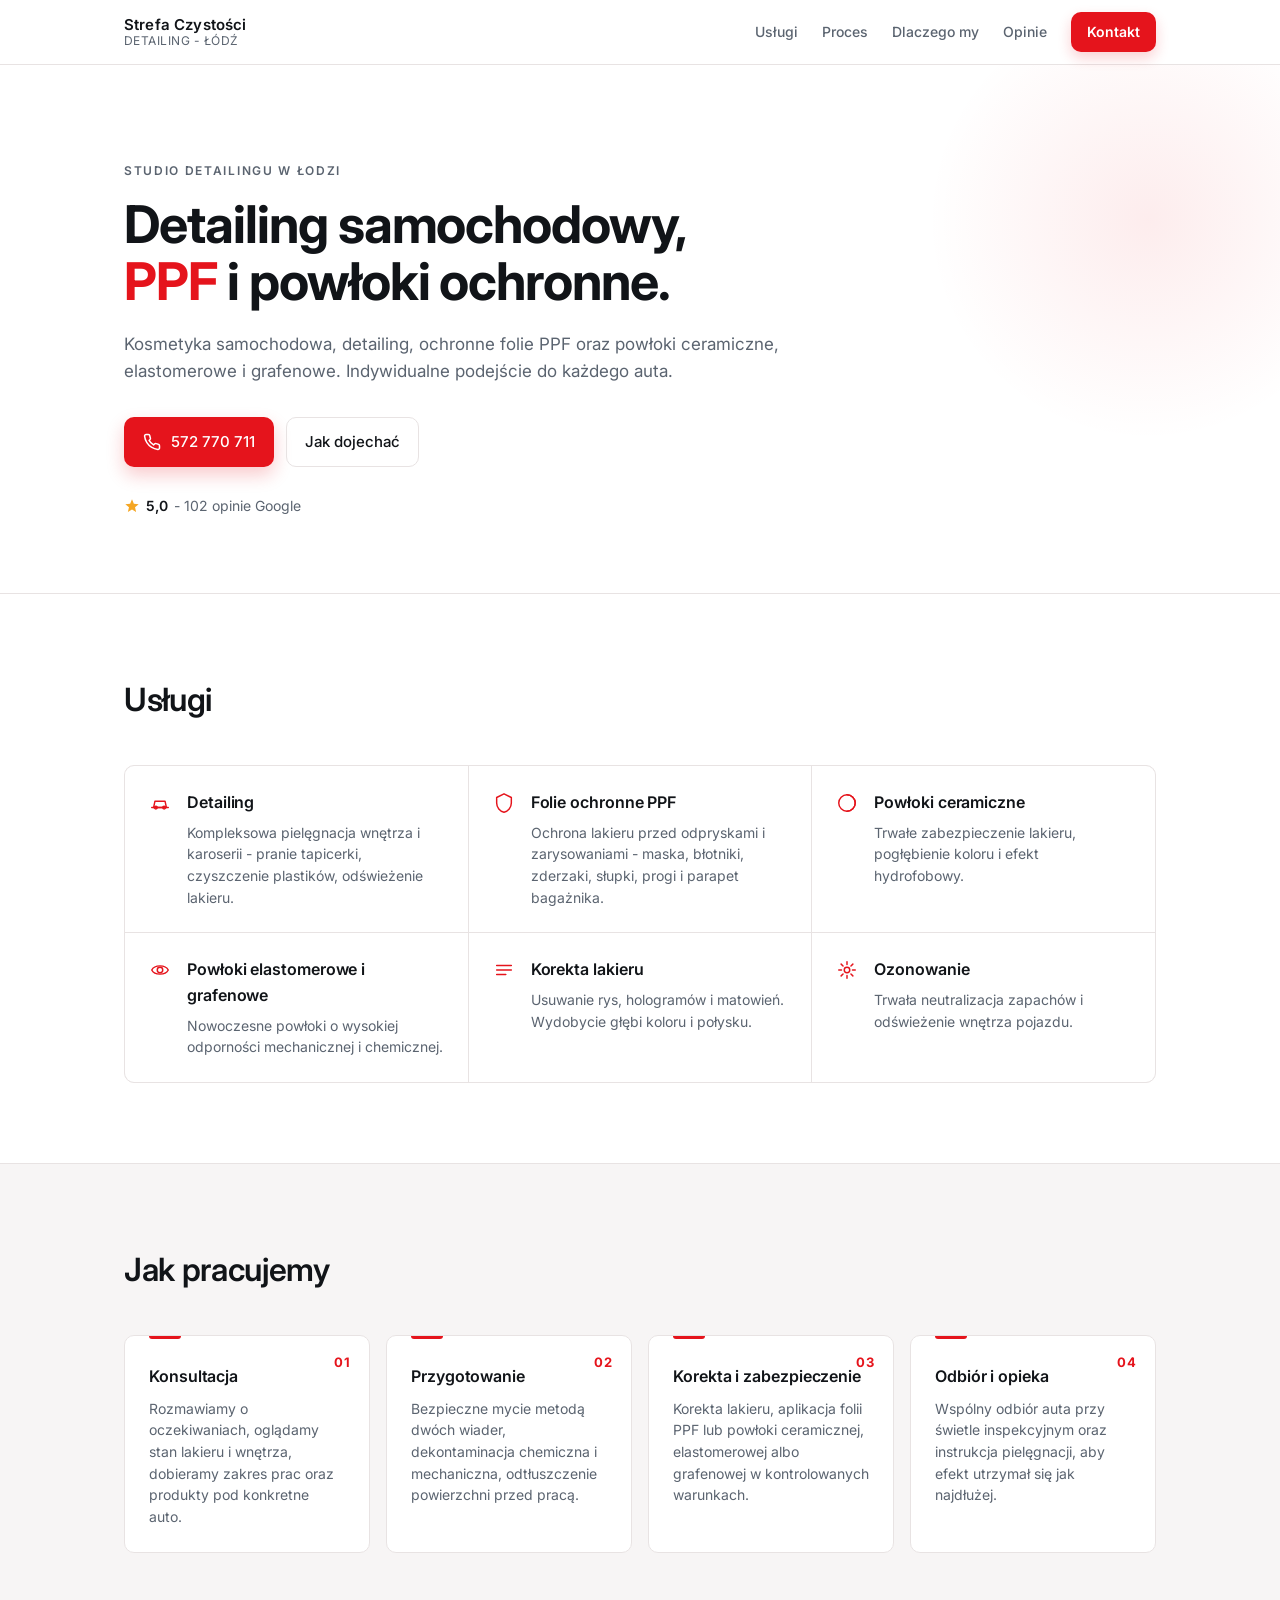
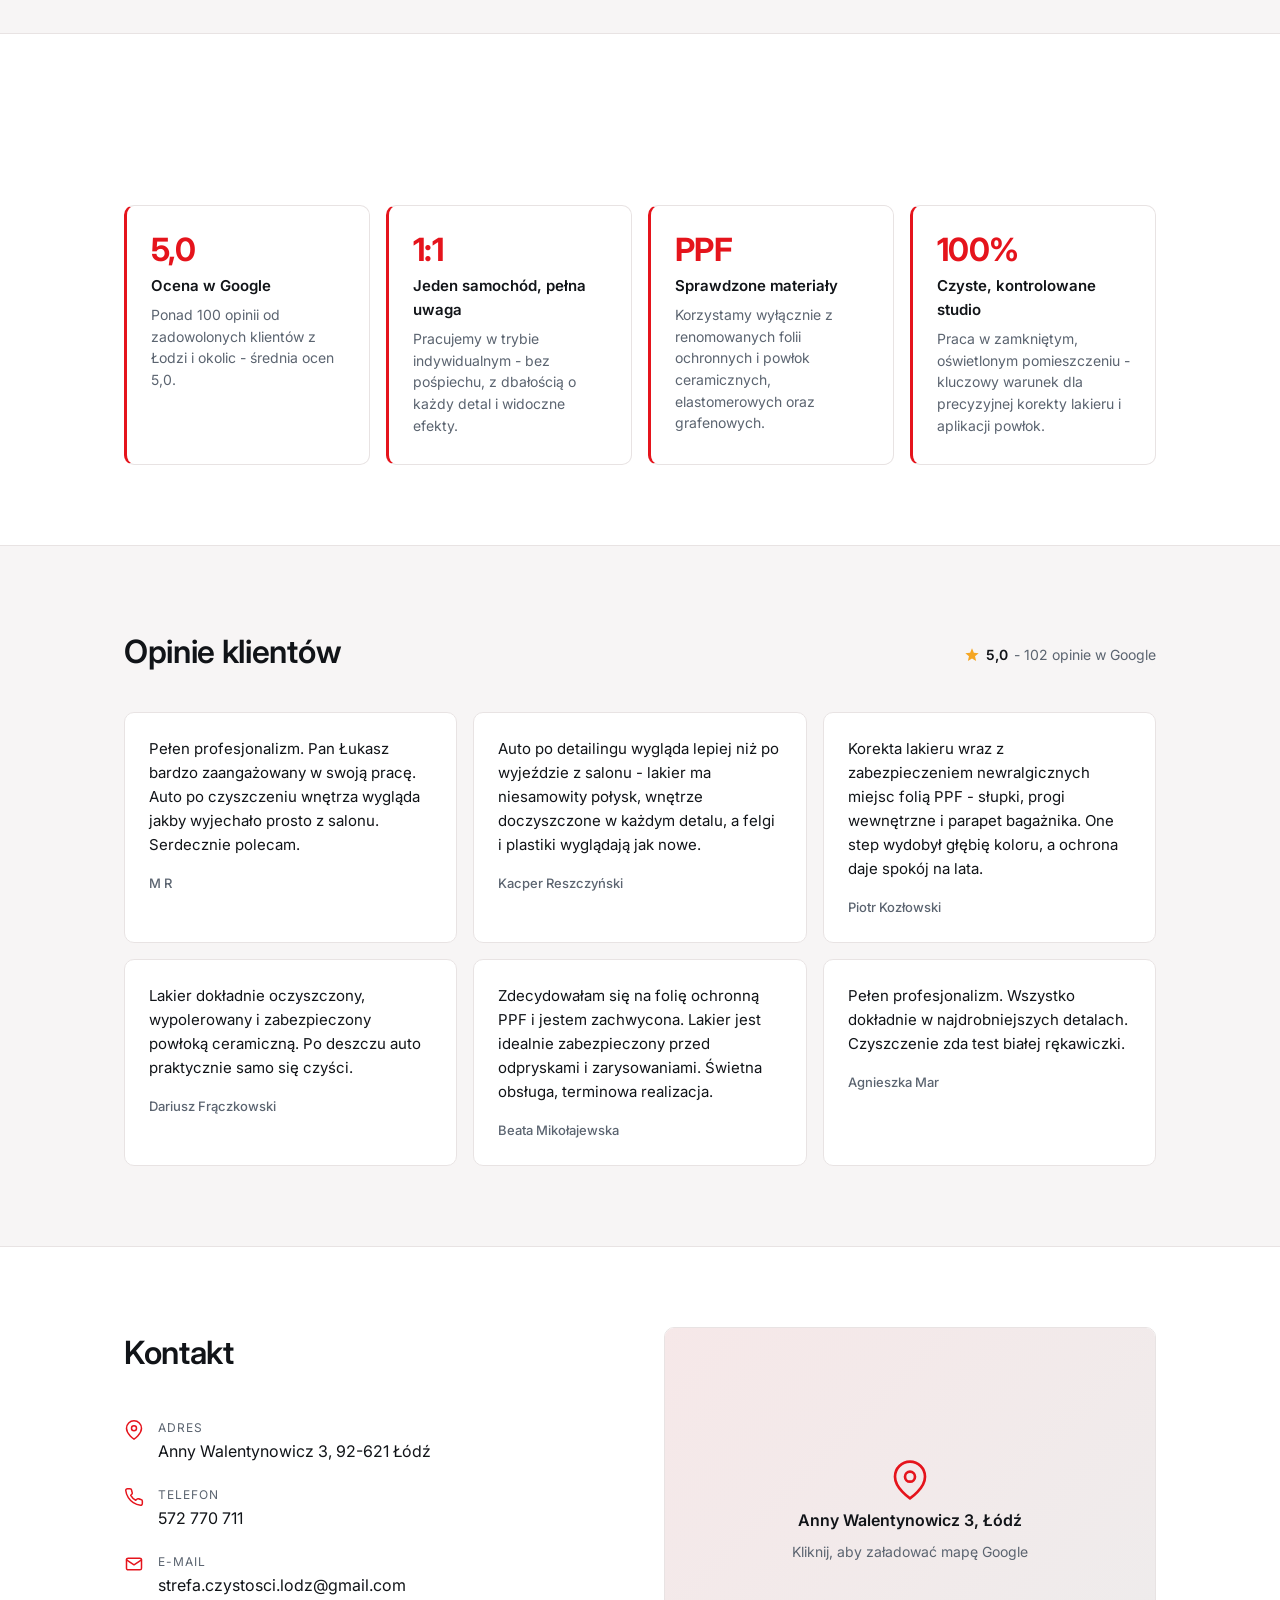
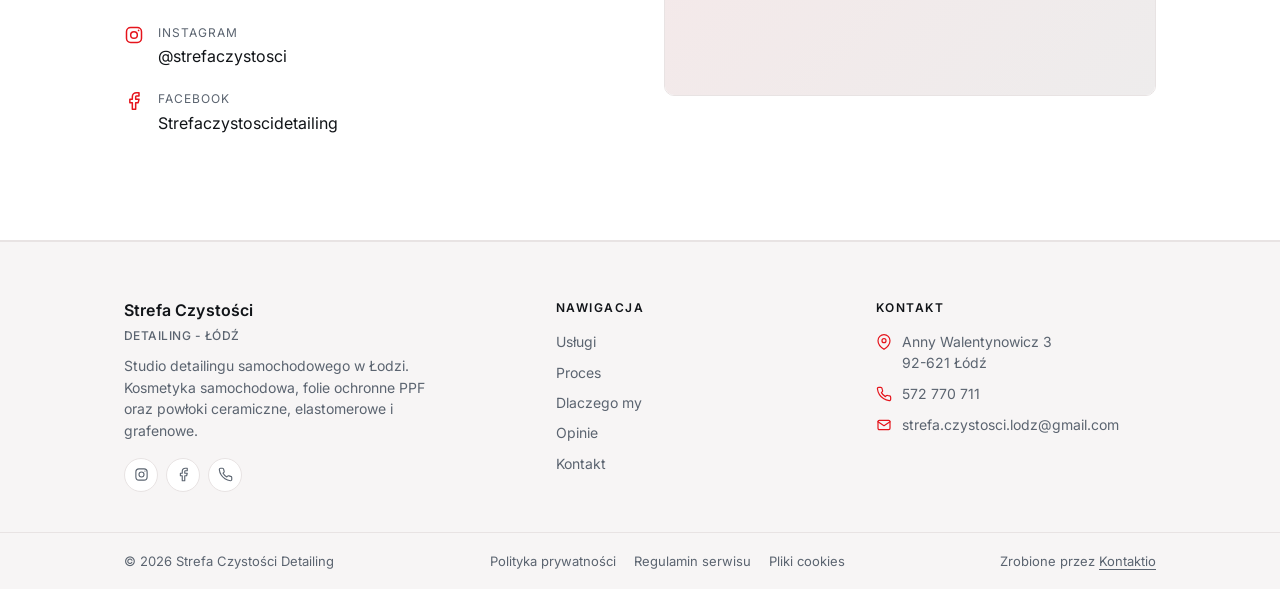
==== commit ba192aca: "perf: async fonts + Google Maps facade for mobile PageSpeed Agent-Logs-Url: https://github.com/konta" ====
--- a/index.html
+++ b/index.html
@@ -23,8 +23,8 @@
   <meta name="twitter:description" content="Profesjonalny detailing samochodowy w Łodzi - PPF, powłoki ceramiczne, korekta lakieru. Ocena 5,0 w Google." />
   <link rel="preconnect" href="https://fonts.googleapis.com" />
   <link rel="preconnect" href="https://fonts.gstatic.com" crossorigin />
-  <link rel="preload" as="style" href="https://fonts.googleapis.com/css2?family=Inter:wght@300;400;500;600;700&display=swap" />
-  <link href="https://fonts.googleapis.com/css2?family=Inter:wght@300;400;500;600;700&display=swap" rel="stylesheet" />
+  <link rel="preload" as="style" href="https://fonts.googleapis.com/css2?family=Inter:wght@300;400;500;600;700&display=swap" onload="this.onload=null;this.rel='stylesheet'" />
+  <noscript><link href="https://fonts.googleapis.com/css2?family=Inter:wght@300;400;500;600;700&display=swap" rel="stylesheet" /></noscript>
   <link rel="stylesheet" href="styles.css" />
   <link rel="icon" href="data:image/svg+xml;utf8,<svg xmlns='http://www.w3.org/2000/svg' viewBox='0 0 64 64'><rect width='64' height='64' rx='12' fill='%230f1115'/><path d='M20 40c0-9 6-14 12-14s12 5 12 14' fill='none' stroke='%23e6e6e6' stroke-width='3' stroke-linecap='round'/><circle cx='26' cy='44' r='3' fill='%23e6e6e6'/><circle cx='38' cy='44' r='3' fill='%23e6e6e6'/><path d='M22 28l3-6h14l3 6' fill='none' stroke='%23e6e6e6' stroke-width='3' stroke-linecap='round' stroke-linejoin='round'/></svg>" />
   <script type="application/ld+json">
@@ -342,12 +342,21 @@
         </ul>
       </div>
       <div class="map reveal">
-        <iframe
-          title="Mapa - Anny Walentynowicz 3, Łódź"
-          src="https://www.google.com/maps?q=Anny+Walentynowicz+3,+92-621+%C5%81%C3%B3d%C5%BA&output=embed"
-          loading="lazy"
-          referrerpolicy="no-referrer-when-downgrade"
-          allowfullscreen></iframe>
+        <button type="button" class="map-facade" data-map-src="https://www.google.com/maps?q=Anny+Walentynowicz+3,+92-621+%C5%81%C3%B3d%C5%BA&output=embed" aria-label="Załaduj interaktywną mapę - Anny Walentynowicz 3, Łódź">
+          <span class="map-facade-inner">
+            <svg viewBox="0 0 24 24" width="40" height="40" fill="none" stroke="currentColor" stroke-width="1.6" stroke-linecap="round" stroke-linejoin="round" aria-hidden="true"><path d="M21 10c0 7-9 13-9 13S3 17 3 10a9 9 0 1 1 18 0z"/><circle cx="12" cy="10" r="3"/></svg>
+            <span class="map-facade-title">Anny Walentynowicz 3, Łódź</span>
+            <span class="map-facade-cta">Kliknij, aby załadować mapę Google</span>
+          </span>
+        </button>
+        <noscript>
+          <iframe
+            title="Mapa - Anny Walentynowicz 3, Łódź"
+            src="https://www.google.com/maps?q=Anny+Walentynowicz+3,+92-621+%C5%81%C3%B3d%C5%BA&output=embed"
+            loading="lazy"
+            referrerpolicy="no-referrer-when-downgrade"
+            allowfullscreen></iframe>
+        </noscript>
       </div>
     </div>
   </section>
@@ -494,11 +503,29 @@
     if (el) el.textContent = new Date().getFullYear();
   }
 
+  function initMapFacade() {
+    var facade = document.querySelector('.map-facade');
+    if (!facade) return;
+    function load() {
+      var src = facade.getAttribute('data-map-src');
+      if (!src) return;
+      var iframe = document.createElement('iframe');
+      iframe.title = 'Mapa - Anny Walentynowicz 3, Łódź';
+      iframe.src = src;
+      iframe.loading = 'lazy';
+      iframe.referrerPolicy = 'no-referrer-when-downgrade';
+      iframe.setAttribute('allowfullscreen', '');
+      facade.parentNode.replaceChild(iframe, facade);
+    }
+    facade.addEventListener('click', load, { once: true });
+  }
+
   function start() {
     initNav();
     initHeaderScroll();
     initReveal();
     initYear();
+    initMapFacade();
   }
 
   if (document.readyState === 'loading') {
--- a/styles.css
+++ b/styles.css
@@ -508,6 +508,34 @@
   border: 0;
   display: block;
 }
+.map-facade {
+  width: 100%;
+  height: 100%;
+  display: flex;
+  align-items: center;
+  justify-content: center;
+  border: 0;
+  margin: 0;
+  padding: 16px;
+  background:
+    linear-gradient(135deg, rgba(229, 20, 28, 0.06), rgba(17, 20, 24, 0.04)),
+    var(--bg-alt);
+  color: var(--fg);
+  cursor: pointer;
+  font: inherit;
+  text-align: center;
+}
+.map-facade:hover { background: var(--bg-alt); }
+.map-facade-inner {
+  display: flex;
+  flex-direction: column;
+  align-items: center;
+  gap: 8px;
+  color: var(--fg-muted);
+}
+.map-facade-inner svg { color: var(--red); }
+.map-facade-title { font-weight: 600; color: var(--fg); }
+.map-facade-cta { font-size: 14px; }
 
 .contact-socials {
   margin-top: 20px;
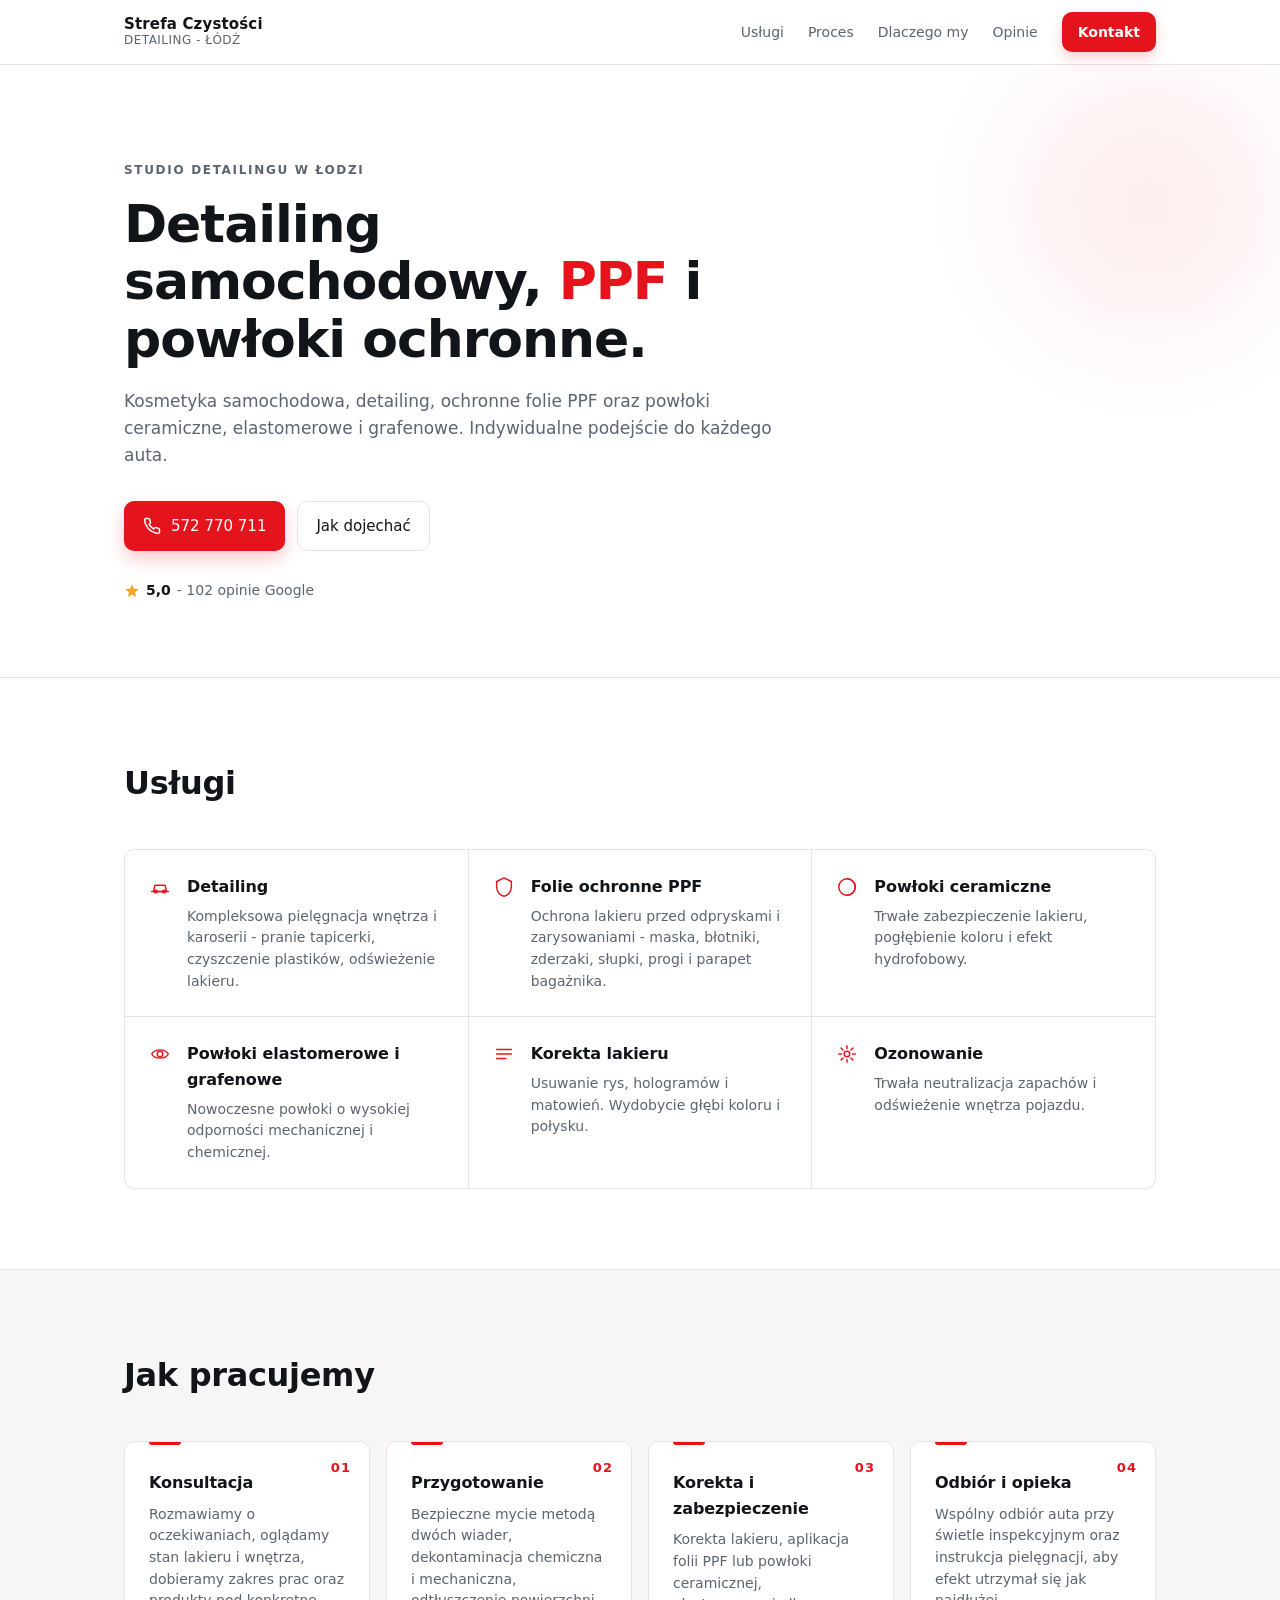
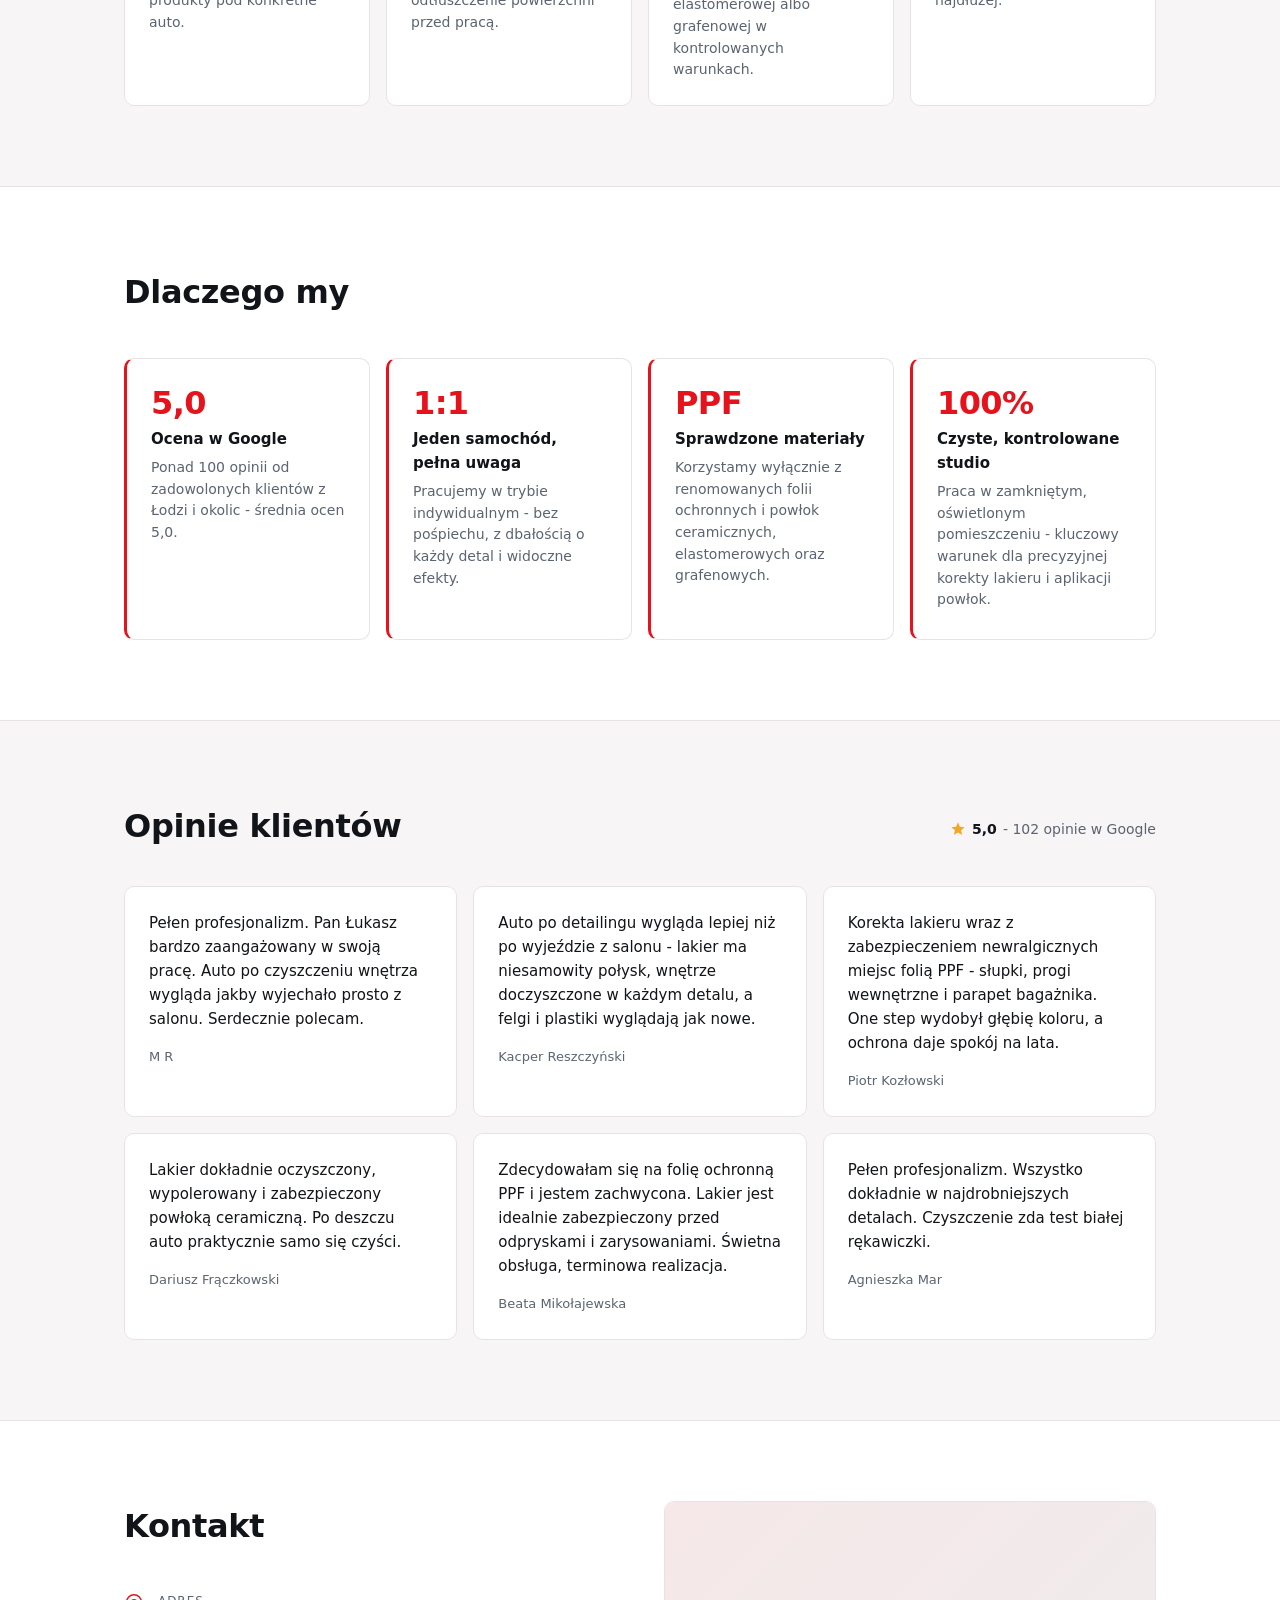
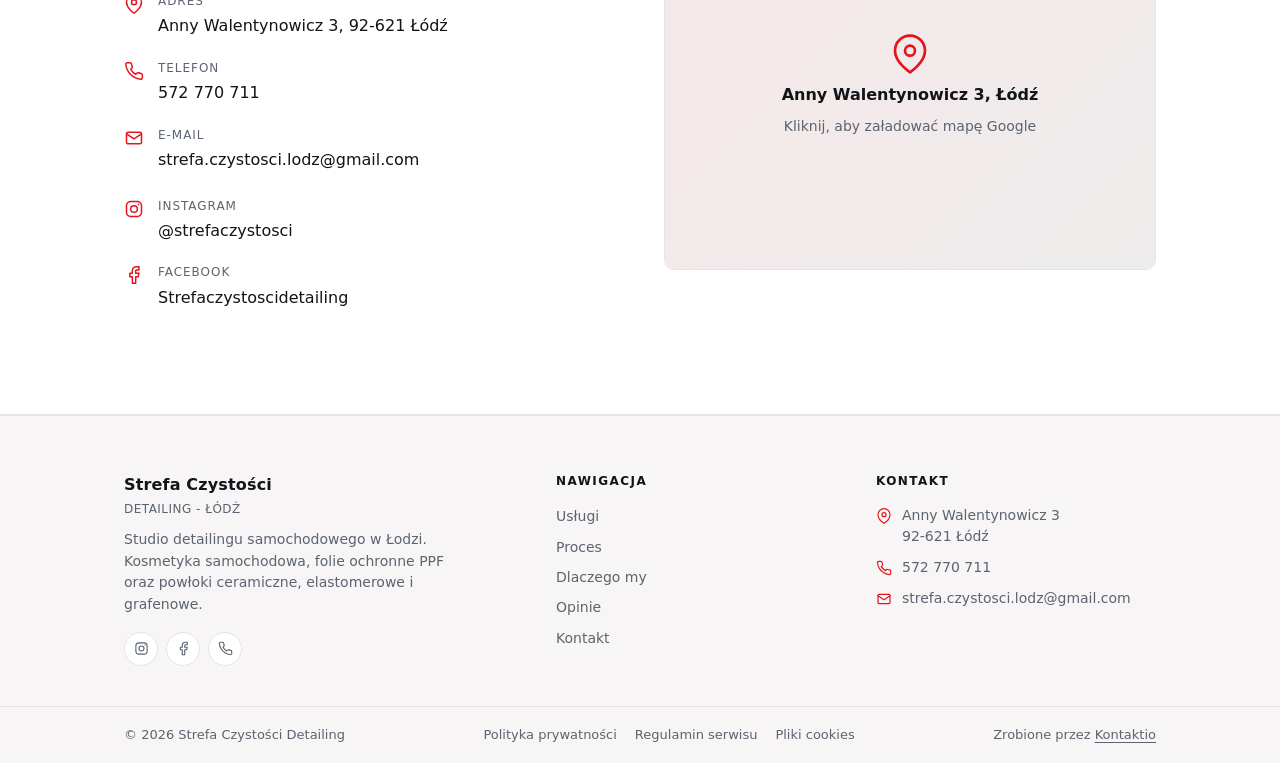
==== commit 1f896bc6: "remove render-blocking Google Fonts to fix mobile FCP/LCP and CLS Agent-Logs-Url: https://github.com" ====
--- a/index.html
+++ b/index.html
@@ -21,10 +21,6 @@
   <meta name="twitter:card" content="summary_large_image" />
   <meta name="twitter:title" content="Strefa Czystości Detailing Łódź" />
   <meta name="twitter:description" content="Profesjonalny detailing samochodowy w Łodzi - PPF, powłoki ceramiczne, korekta lakieru. Ocena 5,0 w Google." />
-  <link rel="preconnect" href="https://fonts.googleapis.com" />
-  <link rel="preconnect" href="https://fonts.gstatic.com" crossorigin />
-  <link rel="preload" as="style" href="https://fonts.googleapis.com/css2?family=Inter:wght@300;400;500;600;700&display=swap" onload="this.onload=null;this.rel='stylesheet'" />
-  <noscript><link href="https://fonts.googleapis.com/css2?family=Inter:wght@300;400;500;600;700&display=swap" rel="stylesheet" /></noscript>
   <link rel="stylesheet" href="styles.css" />
   <link rel="icon" href="data:image/svg+xml;utf8,<svg xmlns='http://www.w3.org/2000/svg' viewBox='0 0 64 64'><rect width='64' height='64' rx='12' fill='%230f1115'/><path d='M20 40c0-9 6-14 12-14s12 5 12 14' fill='none' stroke='%23e6e6e6' stroke-width='3' stroke-linecap='round'/><circle cx='26' cy='44' r='3' fill='%23e6e6e6'/><circle cx='38' cy='44' r='3' fill='%23e6e6e6'/><path d='M22 28l3-6h14l3 6' fill='none' stroke='%23e6e6e6' stroke-width='3' stroke-linecap='round' stroke-linejoin='round'/></svg>" />
   <script type="application/ld+json">
@@ -512,8 +508,7 @@
       var iframe = document.createElement('iframe');
       iframe.title = 'Mapa - Anny Walentynowicz 3, Łódź';
       iframe.src = src;
-      iframe.loading = 'lazy';
-      iframe.referrerPolicy = 'no-referrer-when-downgrade';
+      iframe.setAttribute('referrerpolicy', 'no-referrer-when-downgrade');
       iframe.setAttribute('allowfullscreen', '');
       facade.parentNode.replaceChild(iframe, facade);
     }
--- a/styles.css
+++ b/styles.css
@@ -23,7 +23,7 @@
 
 body {
   margin: 0;
-  font-family: 'Inter', system-ui, -apple-system, Segoe UI, Roboto, sans-serif;
+  font-family: system-ui, -apple-system, Segoe UI, Roboto, sans-serif;
   font-weight: 400;
   font-size: 16px;
   line-height: 1.6;
